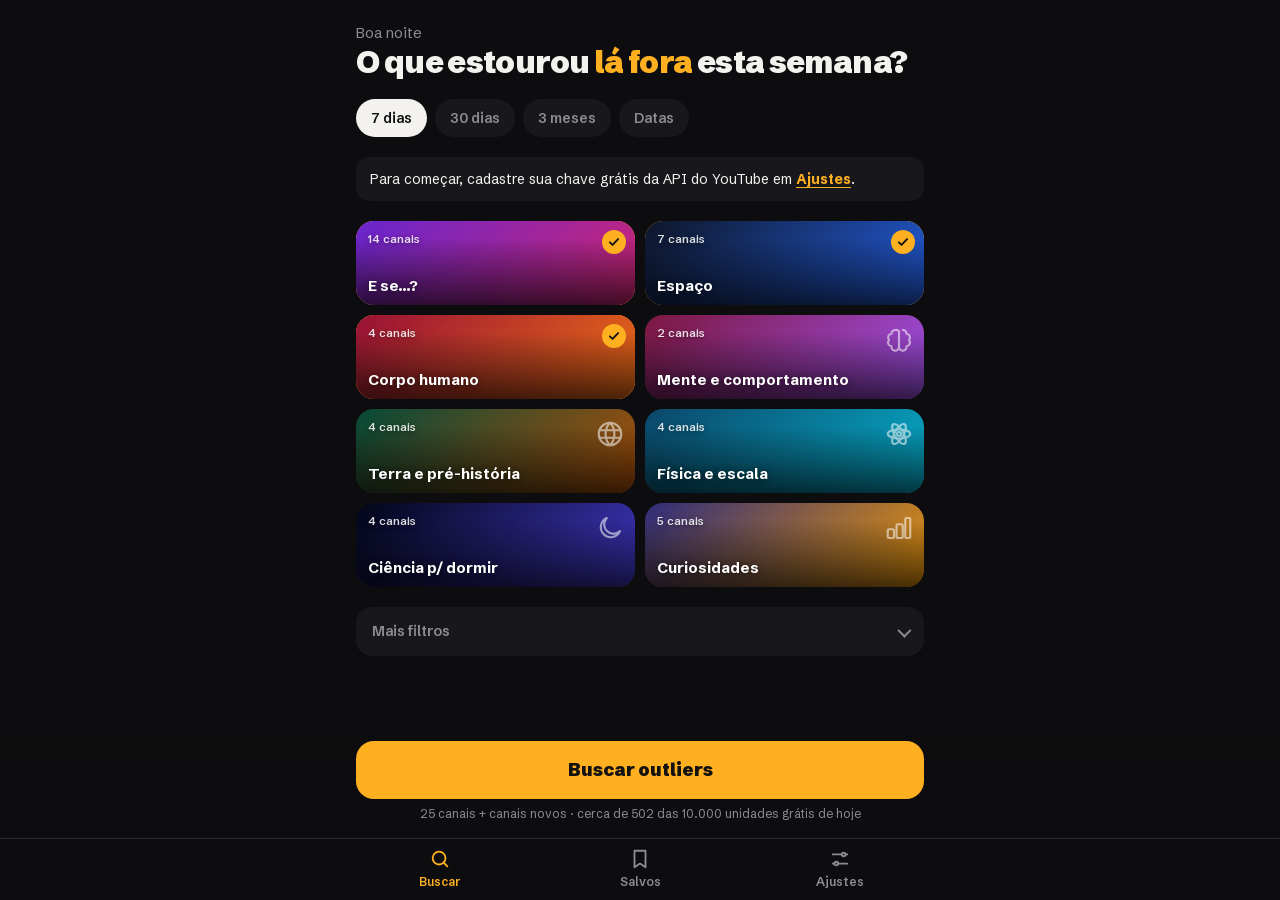
==== assets/index.html @ 382434e0 "Versão 1.9: títulos traduzidos pelo Google Tradutor O dicionário palavra por palavra deixava os títu" ====
<!doctype html>
<html lang="pt-BR">
<head>
<meta charset="utf-8">
<meta name="viewport" content="width=device-width,initial-scale=1,viewport-fit=cover">
<title>Radar de Outliers</title>
<link rel="stylesheet" href="fonts.css">
<style>
/* Sala de cinema: fundo escuro, thumbnails em destaque, um acento âmbar.
   Busca com blocos de tema; resultados em cartas (um vídeo por vez) ou em lista. Navegação embaixo. */
:root{
  --bg:#0D0D0F; --card:#18181C; --raised:#222228; --line:#2A2A31;
  --ink:#F4F2EE; --muted:#8E8C93; --amber:#FFB020; --amber-text:#FFB020; --on-amber:#141210;
  --ok:#5BD9A0; --ok-bg:#163527; --warn:#FFC857; --warn-bg:#3A2D12; --bad:#FF7A7A; --bad-bg:#3D1C1E;
  --scrim:rgba(0,0,0,.6); --shadow:0 18px 40px rgba(0,0,0,.45);
  --font:"Schibsted Grotesk","Roboto",system-ui,sans-serif;
  --mono:ui-monospace,"Roboto Mono",monospace;
  color-scheme:dark;
}
:root[data-theme="light"]{
  --bg:#F4F3F0; --card:#FFFFFF; --raised:#ECEAE6; --line:#E1DED8;
  --ink:#151417; --muted:#6C6A70; --amber:#FFB020; --amber-text:#A86400; --on-amber:#141210;
  --ok:#0F7A50; --ok-bg:#DDF3E8; --warn:#8E5B00; --warn-bg:#FCEFD2; --bad:#C2303A; --bad-bg:#FBE1E2;
  --scrim:rgba(20,20,23,.45); --shadow:0 18px 40px rgba(20,20,23,.16);
  color-scheme:light;
}
*{box-sizing:border-box;-webkit-tap-highlight-color:transparent}
[hidden]{display:none!important}
html,body{margin:0}
body{background:var(--bg);color:var(--ink);font-family:var(--font);font-size:15px;line-height:1.45;overscroll-behavior-y:none}
button,input,select{font:inherit;color:inherit}
button{cursor:pointer;background:none;border:0;padding:0}
:focus-visible{outline:2px solid var(--amber);outline-offset:2px}
svg.i{width:22px;height:22px;fill:none;stroke:currentColor;stroke-width:2;stroke-linecap:round;stroke-linejoin:round;flex:none}

main{max-width:600px;margin:0 auto;padding:22px 16px 150px}
.view{display:flex;flex-direction:column;gap:20px}

/* ---------- busca ---------- */
.hello{font-size:15px;color:var(--muted)}
.headline{margin:2px 0 0;font-size:31px;font-weight:900;line-height:1.06;letter-spacing:-.02em;text-wrap:balance}
.headline em{font-style:normal;color:var(--amber-text)}
.tiles{display:grid;grid-template-columns:repeat(2,minmax(0,1fr));gap:10px}
.tile{position:relative;height:84px;border-radius:18px;overflow:hidden;display:flex;align-items:flex-end;padding:11px 12px;text-align:left;color:#fff;isolation:isolate}
.tile .bg{position:absolute;inset:0;z-index:-2}
.tile img{position:absolute;inset:0;width:100%;height:100%;object-fit:cover;z-index:-2}
.tile::before{content:"";position:absolute;inset:0;z-index:-1;background:linear-gradient(180deg,rgba(0,0,0,.05) 20%,rgba(0,0,0,.7) 100%)}
.tile .ico{position:absolute;right:10px;top:10px;opacity:.55}
.tile .ico svg{width:30px;height:30px;stroke-width:1.7}
.tile b{font-weight:700;font-size:15px;line-height:1.15;text-shadow:0 1px 6px rgba(0,0,0,.5)}
.tile[aria-pressed="true"]{box-shadow:inset 0 0 0 2.5px var(--amber)}
.tile .chk{position:absolute;top:9px;right:9px;width:24px;height:24px;border-radius:50%;background:var(--amber);color:var(--on-amber);display:none;place-items:center}
.tile .chk svg{width:14px;height:14px;stroke-width:3.2}
.tile[aria-pressed="true"] .chk{display:grid}
.tile[aria-pressed="true"] .ico{display:none}

.chips{display:flex;gap:8px;overflow-x:auto;scrollbar-width:none}
.chips::-webkit-scrollbar{display:none}
.chip{flex:none;padding:9px 15px;border-radius:999px;background:var(--card);color:var(--muted);font-weight:600;font-size:14px}
.chip[aria-pressed="true"]{background:var(--ink);color:var(--bg)}
.dates{display:grid;grid-template-columns:1fr 1fr;gap:10px}
.field{display:flex;flex-direction:column;gap:5px;min-width:0}
.field label{font-size:13px;color:var(--muted)}
input,select{background:var(--card);border:1.5px solid var(--line);border-radius:12px;padding:10px 12px;width:100%;min-width:0;outline:none;font-size:15px}
input:focus,select:focus{border-color:var(--amber)}
details.more{background:var(--card);border-radius:16px}
details.more summary{list-style:none;padding:14px 16px;display:flex;justify-content:space-between;align-items:center;font-weight:600;font-size:14.5px;cursor:pointer;color:var(--muted)}
details.more summary::-webkit-details-marker{display:none}
details.more summary::after{content:"";width:8px;height:8px;border-right:2px solid var(--muted);border-bottom:2px solid var(--muted);transform:rotate(45deg) translateY(-2px);transition:transform .15s}
details.more[open] summary::after{transform:rotate(-135deg) translateY(-2px)}
.more-in{padding:0 16px 16px;display:grid;grid-template-columns:1fr 1fr;gap:12px}
.more-in .full{grid-column:1/-1}
.more-in input,.more-in select{background:var(--raised);border-color:transparent}

.cta{position:fixed;left:0;right:0;bottom:66px;z-index:8;padding:12px 16px 12px;background:linear-gradient(180deg,transparent,var(--bg) 35%)}
.cta-in{max-width:568px;margin:0 auto;display:flex;flex-direction:column;gap:6px}
.go{background:var(--amber);color:var(--on-amber);border-radius:18px;padding:16px;font-weight:900;font-size:18px;width:100%}
.go:disabled{opacity:.45}
.cost{font-size:12px;color:var(--muted);text-align:center}
.note{font-size:14px;padding:12px 14px;border-radius:14px;background:var(--card)}
.note.err{background:var(--bad-bg);color:var(--bad)}
.note .lnk{color:var(--amber-text);font-weight:700;text-decoration:underline;text-underline-offset:3px}

/* ---------- resultados ---------- */
.rbar{display:flex;align-items:center;gap:10px}
.back{width:40px;height:40px;border-radius:12px;background:var(--card);display:grid;place-items:center;flex:none}
.rbar h2{margin:0;font-size:22px;font-weight:900;flex:1;line-height:1.1}
.rbar h2 small{display:block;font-size:12.5px;font-weight:500;color:var(--muted);margin-top:2px}
.mode{display:flex;background:var(--card);border-radius:12px;padding:3px}
.mode button{width:38px;height:34px;border-radius:9px;display:grid;place-items:center;color:var(--muted)}
.mode button[aria-pressed="true"]{background:var(--raised);color:var(--ink)}
.mode svg.i{width:19px;height:19px}

/* cartas */
.deckwrap{display:flex;flex-direction:column;gap:12px}
.deckmeta{display:flex;justify-content:space-between;font-size:13px;color:var(--muted);font-weight:600}
.progress{height:3px;background:var(--card);border-radius:3px;overflow:hidden}
.progress i{display:block;height:100%;background:var(--amber);width:0;transition:width .2s}
.stack{position:relative}
.stack .ghost{position:absolute;left:14px;right:14px;top:10px;bottom:-10px;background:var(--card);opacity:.5;border-radius:24px;z-index:0}
.vcard{position:relative;z-index:1;background:var(--card);border-radius:24px;overflow:hidden;box-shadow:var(--shadow);touch-action:pan-y;will-change:transform}
.vcard.anim{transition:transform .25s ease,opacity .25s ease}
.stamp{position:absolute;top:18px;z-index:3;padding:4px 12px;border-radius:10px;font-weight:900;font-size:18px;border:3px solid;opacity:0;transform:rotate(-8deg)}
.stamp.save{left:16px;color:var(--amber);border-color:var(--amber)}
.stamp.skip{right:16px;color:#fff;border-color:#fff;transform:rotate(8deg)}
.media{position:relative;display:block;aspect-ratio:16/9;background:var(--raised)}
.media img{width:100%;height:100%;object-fit:cover;display:block}
.media .shade{position:absolute;inset:0;background:linear-gradient(180deg,rgba(0,0,0,0) 55%,rgba(0,0,0,.55) 100%)}
.x{position:absolute;left:12px;top:12px;background:var(--amber);color:var(--on-amber);font-weight:900;font-size:22px;border-radius:12px;padding:3px 11px;line-height:1.2;font-variant-numeric:tabular-nums}
.x.na{font-size:13px;padding:5px 9px;background:rgba(0,0,0,.65);color:#fff}
.dur{position:absolute;right:10px;bottom:10px;background:rgba(0,0,0,.8);color:#fff;font-size:12px;font-weight:600;border-radius:6px;padding:1px 6px}
.play{position:absolute;right:10px;top:10px;width:36px;height:36px;border-radius:50%;background:rgba(0,0,0,.55);display:grid;place-items:center;color:#fff}
.play svg.i{width:16px;height:16px}
.cbody{padding:14px 16px 16px;display:flex;flex-direction:column;gap:10px}
.ttl{margin:0;font-weight:800;font-size:18px;line-height:1.25;overflow-wrap:anywhere}
.pt{margin:-6px 0 0;font-size:14px;color:var(--muted);line-height:1.35;overflow-wrap:anywhere}
.stats{display:grid;grid-template-columns:repeat(3,1fr);gap:8px}
.stats div{background:var(--raised);border-radius:12px;padding:9px 10px}
.stats b{display:block;font-size:15.5px;font-weight:800;font-variant-numeric:tabular-nums}
.stats span{font-size:11.5px;color:var(--muted)}
.chan{font-size:13px;color:var(--muted)}
.chan b{color:var(--ink);font-weight:700}
.brbtn{background:var(--raised);border-radius:14px;padding:12px 14px;font-weight:700;font-size:14.5px;display:flex;justify-content:space-between;align-items:center;width:100%;text-align:left}
.brbtn span{font-weight:500;font-size:12.5px;color:var(--muted)}
.brbox{border-radius:14px;padding:12px 14px;display:flex;flex-direction:column;gap:10px}
.brbox.livre{background:var(--ok-bg)} .brbox.fraca{background:var(--warn-bg)} .brbox.feito{background:var(--bad-bg)}
.brbox .v{font-weight:800;font-size:15px}
.brbox.livre .v{color:var(--ok)} .brbox.fraca .v{color:var(--warn)} .brbox.feito .v{color:var(--bad)}
.brbox .why{font-size:13px;margin:-6px 0 0;opacity:.85}
.ptres{list-style:none;margin:0;padding:0;display:flex;flex-direction:column;gap:9px}
.ptres li{display:flex;gap:10px;align-items:flex-start}
.ptres img{width:84px;flex:none;aspect-ratio:16/9;object-fit:cover;border-radius:8px;background:var(--raised)}
.ptres .t{min-width:0;display:flex;flex-direction:column;gap:1px;font-size:13px}
.ptres a{color:inherit;font-weight:700;text-decoration:none;overflow-wrap:anywhere}
.ptres .m{font-size:11.5px;opacity:.75}
.ptres .same{font-size:10.5px;font-weight:800;letter-spacing:.04em;text-transform:uppercase;color:var(--bad)}
.adjust summary{font-size:12.5px;opacity:.8;cursor:pointer}
.qrow{display:flex;gap:8px;margin-top:8px}
.qrow input{flex:1;padding:8px 10px;font-size:14px;background:var(--card)}
.qrow button{flex:none;background:var(--ink);color:var(--bg);border-radius:10px;padding:0 14px;font-weight:700;font-size:14px}
.acts{display:flex;justify-content:center;align-items:center;gap:22px;padding:8px 0 4px}
.acts button{width:60px;height:60px;border-radius:50%;background:var(--card);display:grid;place-items:center;color:var(--muted);box-shadow:var(--shadow)}
.acts button.save{width:72px;height:72px;background:var(--amber);color:var(--on-amber)}
.acts button.save svg.i{width:28px;height:28px}
.acts button.save[aria-pressed="true"] svg.i{fill:currentColor}
.acts small{display:block}
.done{text-align:center;padding:40px 10px;display:flex;flex-direction:column;align-items:center;gap:10px}
.done strong{font-size:22px;font-weight:900}
.done p{margin:0;color:var(--muted)}
.done .row{display:flex;gap:10px;margin-top:8px}
.btn2{background:var(--card);border-radius:14px;padding:12px 16px;font-weight:700}
.btn2.amber{background:var(--amber);color:var(--on-amber)}

/* lista */
.hero{position:relative;border-radius:22px;overflow:hidden;display:block;width:100%;text-align:left;color:#fff;aspect-ratio:4/3.3;background:var(--raised)}
.hero img{position:absolute;inset:0;width:100%;height:100%;object-fit:cover}
.hero .g{position:absolute;inset:0;background:linear-gradient(180deg,rgba(0,0,0,0) 30%,rgba(0,0,0,.92) 100%)}
.hero .txt{position:absolute;left:16px;right:16px;bottom:14px;display:flex;flex-direction:column;gap:4px}
.hero .t1{font-weight:800;font-size:19px;line-height:1.2}
.hero .t2{font-size:13.5px;color:#D2CFD6}
.tags{display:flex;flex-wrap:wrap;gap:6px;margin-top:6px}
.tag{background:rgba(255,255,255,.16);padding:4px 9px;border-radius:99px;font-size:12px;font-weight:600;color:#fff}
.tag.livre{background:#1C5B3F;color:#A8F3CF} .tag.fraca{background:#5A4410;color:#FFE19A} .tag.feito{background:#5E2124;color:#FFC2C2}
.rows{list-style:none;margin:0;padding:0;display:flex;flex-direction:column;gap:10px}
.mini{display:grid;grid-template-columns:118px 1fr;gap:12px;background:var(--card);border-radius:18px;padding:10px;width:100%;text-align:left;align-items:start}
.mini .th{position:relative;border-radius:12px;overflow:hidden;aspect-ratio:16/9;background:var(--raised)}
.mini .th img{width:100%;height:100%;object-fit:cover;display:block}
.mini .xx{color:var(--amber-text);font-weight:900;font-size:15px}
.mini .tt{font-weight:700;font-size:14px;line-height:1.25;overflow-wrap:anywhere;display:-webkit-box;-webkit-line-clamp:2;-webkit-box-orient:vertical;overflow:hidden}
.mini .mm{font-size:12px;color:var(--muted);margin-top:3px}
.dot{display:inline-block;width:7px;height:7px;border-radius:50%;margin-right:5px;vertical-align:1px}
.dot.livre{background:var(--ok)} .dot.fraca{background:var(--warn)} .dot.feito{background:var(--bad)}
.listh{display:flex;justify-content:space-between;align-items:center;gap:10px}
.listh select{width:auto;padding:7px 30px 7px 10px;font-size:13.5px;border-radius:10px;background:var(--card);border-color:transparent}

/* ficha (lista e salvos) */
.sheet{position:fixed;inset:0;z-index:30;display:flex;flex-direction:column;justify-content:flex-end}
.sheet .scrim{position:absolute;inset:0;background:var(--scrim)}
.sheet .panel{position:relative;max-width:600px;width:100%;margin:0 auto;max-height:92%;overflow:auto;background:var(--card);border-radius:24px 24px 0 0;padding-bottom:18px;animation:up .22s ease}
@keyframes up{from{transform:translateY(40px);opacity:.4}}
.sheet .grab{position:sticky;top:0;display:flex;justify-content:center;padding:8px 0 0;z-index:2}
.sheet .grab i{width:42px;height:5px;border-radius:5px;background:var(--line)}
.sheet .close{position:absolute;right:12px;top:12px;z-index:3;width:36px;height:36px;border-radius:50%;background:rgba(0,0,0,.55);color:#fff;display:grid;place-items:center}
.sheet .play{display:none}
.sheet .row{display:flex;gap:10px;padding:0 16px}
.sheet .row .btn2{flex:1;display:flex;justify-content:center;gap:8px;align-items:center;background:var(--raised)}
.sheet .row .btn2.amber{background:var(--amber)}

/* estados */
.empty{text-align:center;padding:36px 12px;color:var(--muted);display:flex;flex-direction:column;align-items:center;gap:8px}
.empty strong{color:var(--ink);font-size:17px}
.empty p{margin:0;font-size:14px;max-width:34ch}
.scan{display:flex;flex-direction:column;align-items:center;gap:12px;padding:70px 0;color:var(--muted);font-size:14px;text-align:center}
.scan svg .sweep{transform-origin:45px 45px;animation:spin 1.3s linear infinite}
@keyframes spin{to{transform:rotate(360deg)}}
@media (prefers-reduced-motion: reduce){.scan svg .sweep{animation:none}.vcard.anim{transition:none}.sheet .panel{animation:none}}

/* ajustes */
.sec{display:flex;flex-direction:column;gap:10px}
.sec h3{margin:0;font-size:13px;font-weight:700;color:var(--muted);text-transform:uppercase;letter-spacing:.07em}
.box{background:var(--card);border-radius:18px;padding:14px;display:flex;flex-direction:column;gap:12px}
.row2{display:flex;gap:10px;align-items:center}
.row2 input{flex:1;background:var(--raised);border-color:transparent}
.btn{background:var(--amber);color:var(--on-amber);border-radius:12px;padding:10px 14px;font-weight:800;font-size:14px;flex:none}
.hint{font-size:13px;color:var(--muted);margin:0}
.ok{color:var(--ok);font-weight:700}
.seg{display:flex;background:var(--card);border-radius:14px;padding:4px;gap:2px}
.seg button{flex:1;padding:10px 4px;border-radius:10px;font-size:14px;font-weight:600;color:var(--muted)}
.seg button[aria-pressed="true"]{background:var(--raised);color:var(--ink)}
.meter{height:8px;border-radius:99px;background:var(--raised);overflow:hidden}
.meter i{display:block;height:100%;width:0;background:var(--amber);border-radius:99px}
.meter-l{display:flex;justify-content:space-between;font-size:13px;color:var(--muted)}
.meter-l b{color:var(--ink);font-weight:700;font-variant-numeric:tabular-nums}
details.guide summary{font-weight:700;font-size:14.5px;cursor:pointer}
ol.steps{margin:10px 0 0;padding-left:20px;display:flex;flex-direction:column;gap:8px;font-size:14px}
code{font-family:var(--mono);font-size:12.5px;background:var(--raised);padding:1px 5px;border-radius:5px;overflow-wrap:anywhere}

.chanlist{display:flex;flex-direction:column;gap:14px}
.newtag{display:inline-block;margin-left:6px;font-size:10.5px;font-weight:800;letter-spacing:.04em;text-transform:uppercase;background:var(--amber);color:var(--on-amber);border-radius:6px;padding:1px 6px;vertical-align:1px}
.chancat{display:flex;flex-direction:column;gap:6px}
.chancat h4{margin:0;font-size:12.5px;font-weight:700;color:var(--muted);text-transform:uppercase;letter-spacing:.06em}
.chanrow{display:flex;align-items:center;gap:10px;background:var(--raised);border-radius:12px;padding:8px 8px 8px 12px;font-size:14px}
.chanrow span{flex:1;min-width:0;overflow:hidden;text-overflow:ellipsis;white-space:nowrap}
.chanrow span.bad{color:var(--bad)}
.chanrow button{width:30px;height:30px;border-radius:8px;display:grid;place-items:center;color:var(--muted);flex:none}
.chanrow button svg.i{width:16px;height:16px}
.tile small{position:absolute;left:12px;top:10px;font-size:11.5px;font-weight:600;opacity:.85;text-shadow:0 1px 4px rgba(0,0,0,.5)}

/* navegação */
.nav{position:fixed;left:0;right:0;bottom:0;z-index:10;background:var(--bg);border-top:1px solid var(--line)}
.nav-in{max-width:600px;margin:0 auto;display:flex}
.nav button{flex:1;display:flex;flex-direction:column;align-items:center;gap:3px;padding:9px 0 10px;font-size:12px;font-weight:600;color:var(--muted)}
.nav button[aria-selected="true"]{color:var(--amber-text)}
</style>
</head>
<body>
<main>
  <!-- BUSCAR -->
  <section class="view" id="v-buscar">
    <div id="form" class="view">
      <div>
        <div class="hello" id="hello">Olá</div>
        <h1 class="headline" id="headline">O que estourou <em>lá fora</em> esta semana?</h1>
      </div>
      <div class="chips" id="period" role="group" aria-label="Período">
        <button class="chip" type="button" data-days="7">7 dias</button>
        <button class="chip" type="button" data-days="30">30 dias</button>
        <button class="chip" type="button" data-days="90">3 meses</button>
        <button class="chip" type="button" data-days="custom">Datas</button>
      </div>
      <div class="dates" id="dates" hidden>
        <div class="field"><label for="from">De</label><input type="date" id="from"></div>
        <div class="field"><label for="to">Até</label><input type="date" id="to"></div>
      </div>
      <div class="note" id="needKey" hidden>Para começar, cadastre sua chave grátis da API do YouTube em <button class="lnk" type="button" id="toSettings">Ajustes</button>.</div>
      <button class="note" type="button" id="lastBtn" hidden style="text-align:left;width:100%"></button>
      <div class="tiles" id="tiles"></div>
      <details class="more" id="more">
        <summary>Mais filtros</summary>
        <div class="more-in">
          <div class="field"><label for="format">Formato</label><select id="format"><option value="long">Vídeo longo</option><option value="short">Shorts</option></select></div>
          <div class="field"><label for="minb">Breakout mínimo</label><select id="minb"><option value="0">Qualquer</option><option value="2">2×</option><option value="5">5×</option><option value="10">10×</option></select></div>
          <div class="field"><label for="minv">Views mínimas</label><select id="minv"><option value="1000">1 mil</option><option value="5000">5 mil</option><option value="20000">20 mil</option><option value="100000">100 mil</option></select></div>
          <div class="field full"><label for="discover">Canais novos do tema</label><select id="discover"><option value="on">Procurar também canais novos</option><option value="off">Só os canais que acompanho</option></select></div>
        </div>
      </details>
      <div class="note" id="status" hidden></div>
      <div class="cta" id="cta"><div class="cta-in"><button class="go" id="go" type="button">Buscar outliers</button><div class="cost" id="cost"></div></div></div>
    </div>
    <div id="results" class="view" hidden></div>
  </section>

  <section class="view" id="v-salvos" hidden></section>

  <!-- AJUSTES -->
  <section class="view" id="v-ajustes" hidden>
    <h1 class="headline" style="font-size:28px">Ajustes</h1>
    <div class="sec">
      <h3>Chave da API do YouTube</h3>
      <div class="box">
        <div class="row2"><input id="apikey" type="text" autocomplete="off" autocapitalize="off" spellcheck="false" placeholder="Cole aqui (começa com AIza)"><button class="btn" id="saveKey" type="button">Salvar</button></div>
        <p class="hint" id="keyStatus">Fica guardada só neste celular.</p>
        <details class="guide">
          <summary>Como criar a chave grátis</summary>
          <ol class="steps">
            <li>Abra <code>console.cloud.google.com</code> e entre com sua conta Google.</li>
            <li>Crie um projeto novo (qualquer nome).</li>
            <li>Em <b>APIs e serviços → Biblioteca</b>, ative a <b>YouTube Data API v3</b>.</li>
            <li>Em <b>Credenciais</b>, toque em <b>Criar credenciais → Chave de API</b>.</li>
            <li>Opcional: restrinja a chave a <b>Apps Android</b>, pacote <code>com.radaroutliers.app</code>, SHA-1 <code>__SHA1__</code>.</li>
            <li>Cole a chave aqui e toque em <b>Salvar</b>.</li>
          </ol>
        </details>
      </div>
    </div>
    <div class="sec">
      <h3>Canais acompanhados</h3>
      <div class="box">
        <p class="hint">O app olha os vídeos recentes destes canais e mostra os que renderam acima da média de cada um. Adicione canais gringos do seu nicho para achar mais ideias.</p>
        <div class="row2"><input id="newChan" type="text" autocomplete="off" autocapitalize="off" spellcheck="false" placeholder="@canal ou link do canal"></div>
        <div class="row2"><select id="newCat" style="flex:1"></select><button class="btn" id="addChan" type="button">Adicionar</button></div>
        <p class="hint" id="chanStatus"></p>
        <div id="chanList" class="chanlist"></div>
      </div>
    </div>
    <div class="sec">
      <h3>Aparência</h3>
      <div class="seg" id="themeSeg" role="group" aria-label="Tema">
        <button type="button" data-theme="auto">Automático</button>
        <button type="button" data-theme="dark">Escuro</button>
        <button type="button" data-theme="light">Claro</button>
      </div>
    </div>
    <div class="sec">
      <h3>Cota grátis de hoje</h3>
      <div class="box">
        <div class="meter-l"><span>Usado</span><b id="quota">0 de 10.000</b></div>
        <div class="meter"><i id="meter"></i></div>
        <p class="hint">Uma busca gasta cerca de 2 unidades por canal acompanhado. Cada checagem no Brasil gasta cerca de 100. Zera às 4h ou 5h da manhã (horário de Brasília).</p>
      </div>
    </div>
  </section>
</main>

<nav class="nav" role="tablist"><div class="nav-in">
  <button role="tab" data-view="buscar" aria-selected="true"><svg class="i" viewBox="0 0 24 24"><circle cx="11" cy="11" r="7"/><path d="M20 20l-4-4"/></svg>Buscar</button>
  <button role="tab" data-view="salvos" aria-selected="false"><svg class="i" viewBox="0 0 24 24"><path d="M6 3h12v18l-6-4-6 4z"/></svg><span>Salvos<span id="savedCount"></span></span></button>
  <button role="tab" data-view="ajustes" aria-selected="false"><svg class="i" viewBox="0 0 24 24"><path d="M4 7h10M18 7h2M4 17h2M10 17h10"/><circle cx="16" cy="7" r="2"/><circle cx="8" cy="17" r="2"/></svg>Ajustes</button>
</div></nav>

<div class="sheet" id="sheet" hidden><div class="scrim" id="scrim"></div><div class="panel" id="panel"></div></div>

<script>
(() => {
  "use strict";
  const $ = (id) => document.getElementById(id);
  const DAY = 86400000;

  // Categorias da tela de busca. Cada uma agrupa canais acompanhados.
  const TOPICS = [
    { id:"whatif", name:"E se…?", c:["#6D28D9","#DB2777"], icon:'<path d="M9 9a3 3 0 1 1 4.5 2.6c-.9.5-1.5 1.2-1.5 2.4"/><circle cx="12" cy="18" r=".6"/>' },
    { id:"space", name:"Espaço", c:["#0F172A","#2563EB"], icon:'<circle cx="12" cy="12" r="4"/><path d="M3 15c3-1 15-7 18-9"/>' },
    { id:"body", name:"Corpo humano", c:["#9F1239","#F97316"], icon:'<path d="M12 21s-7-4.5-7-10a4 4 0 0 1 7-2.6A4 4 0 0 1 19 11c0 5.5-7 10-7 10z"/>' },
    { id:"mind", name:"Mente e comportamento", c:["#831843","#A855F7"], icon:'<path d="M9 4a3 3 0 0 0-3 3 3 3 0 0 0-2 5 3 3 0 0 0 2 5 3 3 0 0 0 6 1V5a3 3 0 0 0-3-1zM15 4a3 3 0 0 1 3 3 3 3 0 0 1 2 5 3 3 0 0 1-2 5 3 3 0 0 1-6 1"/>' },
    { id:"earth", name:"Terra e pré-história", c:["#064E3B","#B45309"], icon:'<circle cx="12" cy="12" r="9"/><path d="M3.5 9h17M3.5 15h17M12 3c2.5 2.5 3.5 5.5 3.5 9s-1 6.5-3.5 9c-2.5-2.5-3.5-5.5-3.5-9S9.5 5.5 12 3z"/>' },
    { id:"physics", name:"Física e escala", c:["#0C4A6E","#06B6D4"], icon:'<circle cx="12" cy="12" r="1.6"/><ellipse cx="12" cy="12" rx="9" ry="3.6"/><ellipse cx="12" cy="12" rx="9" ry="3.6" transform="rotate(60 12 12)"/><ellipse cx="12" cy="12" rx="9" ry="3.6" transform="rotate(120 12 12)"/>' },
    { id:"sleep", name:"Ciência p/ dormir", c:["#020617","#4338CA"], icon:'<path d="M20 14.5A8 8 0 1 1 9.5 4a6.5 6.5 0 0 0 10.5 10.5z"/>' },
    { id:"general", name:"Curiosidades", c:["#312E81","#F59E0B"], icon:'<rect x="3" y="13" width="5" height="7" rx="1"/><rect x="10" y="9" width="5" height="11" rx="1"/><rect x="17" y="4" width="4" height="16" rx="1"/>' }
  ];
  // Termos usados só para DESCOBRIR canais novos do tema (os vídeos são avaliados pela média do próprio canal).
  const DISCOVER = { whatif:"what if", space:"space universe explained", body:"human body explained", mind:"psychology explained",
    earth:"prehistoric earth history", physics:"physics explained", sleep:"science for sleep", general:"explained animation" };
  // Canais iniciais: os que apareceram como outliers no vidIQ + alguns grandes do nicho.
  const DEFAULT_CHANNELS = [
    ["UCrGDUlj_hjaNz97jdXCOReA","All Answers",["whatif"]], ["UCgYSQsRS3Mz6q0FDDuuILiw","Blotwise",["whatif"]], ["UCkhJeR5N7UpVwklhiBAISMQ","Brain Cipher",["whatif"]],
    ["UCv4DniMRgnBTmfFaxeMTTLA","IFOLOGY",["whatif"]], ["UCgctuDz_Dy7D0K8K6NsoGyw","Sappy Man",["whatif"]], ["UCWnLnTa5YDjLNejjQhZ_jEg","What If Data",["whatif"]],
    ["UCS1wU6D2QcveLA9XFOfevfA","Timebound",["whatif"]], ["UC4_ZBxBKeI7EvERl1xOY1jQ","What if U click",["whatif"]], ["UCAKHpKPS8gcxnRu_sR7Rl7g","What If Hero",["whatif"]],
    ["UCGDYkZRg0XKIc3Oa2v-XgNA","Price of If",["whatif"]], ["UCdvbGznFEcB7E3IS7Wo-F7A","IfYou Films",["whatif"]], ["UCz_3Uq3f8baj8izgFOCOS7A","The Spiral Card",["whatif"]],
    ["UCIHVYxXnwAzTvNU0PE_ZLsg","Jeremy Bearimy",["whatif"]], ["UCK2QY_U30DW-EuGY8Hc8QpA","Hypo Motion",["whatif"]],
    ["UC1pACXxUjIWNDuU-kY1OX0Q","Kosmo",["space"]], ["UC9pYOJPB5UYlMlGKKZWo-Bw","Astro Horizons",["space"]], ["UCInaHwlxUu3CJnUJOO3DJXA","ballSpace",["space"]],
    ["UC-N09sTOCLozxjvKskUUjhw","The Cosmic Silence",["space"]], ["UCoqxbwMGAdDQPWINzYL0jgA","Space After Midnight",["space"]], ["UC2U_ApECr-ifnTu9GIHcAEg","Space Meltdown",["space","physics"]],
    ["UCsXVk37bltHxD1rDPwtNM8Q","Kurzgesagt",["space","general"]],
    ["UCzVbZO0Vxy7a6RHpG691A_A","Anatomica",["body"]], ["UC_2XL2lThI85UYxtLSwk18w","The Brain Maze",["body"]], ["UCOqOSMaWVq5uRdSSDbph7gQ","Life_Facts",["body"]],
    ["UCbvt0nrs8EX-zYD4doHuhxA","Mortality Lab",["body"]],
    ["UC-XT0D528Et-Poni4ENJ4Uw","JoeDot",["mind"]], ["UCQmu5-9-ovBiFrgMTojikFw","Cosmo Explains Psychology",["mind"]],
    ["UCmv2Mg0r8CfCuVM-G76-yiw","Professor Doodle",["earth"]], ["UCskKty8VpO8S7eLX0xU_u3A","Depth Theory",["earth"]], ["UCRDZ_t_-uHLsz_Otq6iOgyg","Michael Button",["earth"]],
    ["UCeiYXex_fwgYDonaTcSIk6w","MinuteEarth",["earth"]],
    ["UCXgxODuunoOyGh6sg2rkVsw","Visible Reason",["physics"]], ["UCdrIhdvoEZAPxBa6WMYb3WA","Nom - Lumi",["physics"]], ["UCUHW94eEFW7hkUMVaZz4eDg","MinutePhysics",["physics"]],
    ["UCT_gj1PLZNis4dSh2RZFZVg","Dozeology",["sleep"]], ["UCE4CwHCOVG7mCdbmp8hjXgw","Science Before Sleep",["sleep"]], ["UCRsDdBx9JqgNVVqH0GBVzeA","Science Into Sleep",["sleep"]],
    ["UC1V1vTmZIX_dVWonhi7GCAg","Sleepy Science Mysteries",["sleep"]],
    ["UCsooa4yRKGN_zEE8iknghZA","TED-Ed",["general"]], ["UCfdNM3NAhaBOXCafH7krzrA","The Infographics Show",["general"]], ["UC176GAQozKKjhz62H8u9vQQ","Real Science",["general"]],
    ["UCwyVRKfytvjSF6q5s7noKZQ","Mr. DeMaio",["general"]]
  ];
  const IC = {
    check:'<path d="M5 12.5l4.5 4.5L19 7"/>', x:'<path d="M6 6l12 12M18 6L6 18"/>', save:'<path d="M6 3h12v18l-6-4-6 4z"/>',
    share:'<path d="M4 12v7a1 1 0 0 0 1 1h14a1 1 0 0 0 1-1v-7M16 6l-4-4-4 4M12 2v13"/>', open:'<path d="M14 4h6v6M20 4l-9 9M18 14v5a1 1 0 0 1-1 1H5a1 1 0 0 1-1-1V7a1 1 0 0 1 1-1h5"/>',
    play:'<path d="M7 4l13 8-13 8z" fill="currentColor"/>', back:'<path d="M15 5l-7 7 7 7"/>', cards:'<rect x="5" y="3" width="14" height="18" rx="3"/>', list:'<path d="M4 6h16M4 12h16M4 18h16"/>', undo:'<path d="M9 14L4 9l5-5"/><path d="M4 9h10a6 6 0 0 1 0 12h-3"/>'
  };
  const icon = (k, cls) => { const s = document.createElementNS("http://www.w3.org/2000/svg","svg"); s.setAttribute("viewBox","0 0 24 24"); s.setAttribute("class","i" + (cls ? " " + cls : "")); s.setAttribute("aria-hidden","true"); s.innerHTML = IC[k] || k; return s; };

  // ---------- armazenamento ----------
  const store = {
    get(k, d){ try { const v = localStorage.getItem(k); return v === null ? d : JSON.parse(v); } catch { return d; } },
    set(k, v){ try { localStorage.setItem(k, JSON.stringify(v)); } catch {} }
  };

  // ---------- ponte nativa ----------
  const pending = new Map(); let seq = 0;
  window.__resp = (id, status, body) => { const p = pending.get(id); if (p){ pending.delete(id); p({ status, body }); } };
  function httpGet(url){
    if (window.Native && window.Native.get) return new Promise((resolve) => { const id = ++seq; pending.set(id, resolve); window.Native.get(id, url); });
    return fetch(url).then(async r => ({ status: r.status, body: await r.text() })).catch(e => ({ status: 0, body: String(e) }));
  }
  const openExternal = (url) => { if (window.Native && window.Native.open) window.Native.open(url); else window.open(url, "_blank"); };
  const share = (text) => { if (window.Native && window.Native.share) window.Native.share(text); else if (navigator.share) navigator.share({ text }).catch(()=>{}); };
  const ytUrl = (id) => "https://www.youtube.com/watch?v=" + id;

  // ---------- cota ----------
  const pacificDay = () => { try { return new Date().toLocaleDateString("en-CA", { timeZone: "America/Los_Angeles" }); } catch { return new Date().toISOString().slice(0,10); } };
  function addUnits(n){ const k = "units." + pacificDay(); store.set(k, store.get(k, 0) + n); paintQuota(); }
  function paintQuota(){ const u = store.get("units." + pacificDay(), 0); $("quota").textContent = u.toLocaleString("pt-BR") + " de 10.000"; $("meter").style.width = Math.min(100, u/100) + "%"; }

  // ---------- API ----------
  class ApiError extends Error { constructor(reason, msg){ super(msg); this.reason = reason; } }
  async function yt(endpoint, params){
    const key = store.get("apikey", "");
    if (!key) throw new ApiError("nokey", "Sem chave");
    const r = await httpGet("https://www.googleapis.com/youtube/v3/" + endpoint + "?" + new URLSearchParams({ ...params, key }).toString());
    addUnits(endpoint === "search" ? 100 : 1);
    let j = null; try { j = JSON.parse(r.body); } catch {}
    if (r.status === 200 && j) return j;
    const reason = j?.error?.errors?.[0]?.reason || j?.error?.details?.[0]?.reason || (r.status === 0 ? "network" : "http" + r.status);
    throw new ApiError(reason, j?.error?.message || "");
  }
  function errText(e){
    const r = (e && e.reason) || "";
    if (r === "nokey") return "Cadastre sua chave da API em Ajustes.";
    if (/quotaExceeded|dailyLimitExceeded|rateLimitExceeded/i.test(r)) return "A cota grátis de hoje acabou. Ela volta às 4h ou 5h da manhã (horário de Brasília).";
    if (/keyInvalid|API_KEY_INVALID/i.test(r) || (/badRequest/i.test(r) && /key/i.test(e.message||""))) return "A chave da API é inválida. Confira em Ajustes se ela foi copiada inteira.";
    if (/accessNotConfigured|SERVICE_DISABLED/i.test(r)) return "A YouTube Data API v3 não está ativada no seu projeto do Google Cloud.";
    if (/BLOCKED|forbidden|ipRefererBlocked/i.test(r)) return "A chave está restrita e bloqueou este app. Confira as restrições no Google Cloud.";
    if (r === "network") return "Sem conexão com a internet.";
    return "O YouTube recusou o pedido (" + r + ").";
  }
  function showStatus(msg, isErr){ const s = $("status"); s.hidden = !msg; s.textContent = msg || ""; s.classList.toggle("err", !!isErr); }

  // ---------- utilidades ----------
  const iso = (d) => new Date(d.getTime() - d.getTimezoneOffset()*60000).toISOString().slice(0,10);
  const today = () => { const d = new Date(); d.setHours(0,0,0,0); return d; };
  function secs(s){ const m = String(s||"").match(/P(?:(\d+)D)?T?(?:(\d+)H)?(?:(\d+)M)?(?:(\d+)S)?/); return m ? (+m[1]||0)*86400 + (+m[2]||0)*3600 + (+m[3]||0)*60 + (+m[4]||0) : null; }
  function durText(s){ if (s == null) return ""; const h=Math.floor(s/3600), m=Math.floor(s%3600/60), x=Math.floor(s%60); return (h ? h+":"+String(m).padStart(2,"0") : m) + ":" + String(x).padStart(2,"0"); }
  const short = (n) => n == null ? "?" : n >= 1e6 ? (n/1e6).toFixed(n>=1e7?0:1).replace(".",",")+" mi" : n >= 1e3 ? (n/1e3).toFixed(n>=1e4?0:1).replace(".",",")+" mil" : String(Math.round(n));
  const fmtMult = (b) => (b >= 10 ? Math.round(b) : b.toFixed(1).replace(".",",")) + "×";
  function ago(d){ const h = (Date.now() - Date.parse(d)) / 3600000; if (h < 24) return "há " + Math.max(1, Math.round(h)) + " h"; const days = Math.round(h/24); if (days < 31) return "há " + days + (days>1?" dias":" dia"); const mo = Math.round(days/30); return "há " + mo + (mo>1?" meses":" mês"); }
  const chunk = (a, n) => { const o = []; for (let i=0;i<a.length;i+=n) o.push(a.slice(i,i+n)); return o; };
  const median = (a) => { if (!a.length) return null; const s = [...a].sort((x,y)=>x-y), m = s.length>>1; return s.length%2 ? s[m] : (s[m-1]+s[m])/2; };
  async function pool(items, n, fn){ let i = 0; const run = async () => { while (i < items.length){ const k = i++; await fn(items[k]); } }; await Promise.all(Array.from({length: Math.min(n, items.length)}, run)); }
  const decode = (s) => { const t = document.createElement("textarea"); t.innerHTML = s || ""; return t.value; };
  const fitsFormat = (sec, fmt) => sec == null ? true : fmt === "short" ? sec <= 180 : sec > 180;
  function el(tag, attrs, ...kids){
    const n = document.createElement(tag);
    for (const [k,v] of Object.entries(attrs||{})) { if (v == null || v === false) continue; if (k === "class") n.className = v; else if (k === "html") n.innerHTML = v; else if (k.startsWith("on")) n.addEventListener(k.slice(2), v); else n.setAttribute(k, v === true ? "" : v); }
    for (const k of kids.flat()) if (k != null && k !== false) n.append(k.nodeType ? k : document.createTextNode(String(k)));
    return n;
  }

  // ---------- canais ----------
  let channels = store.get("channels.v1", null);
  if (!Array.isArray(channels)) channels = DEFAULT_CHANNELS.map(([ref, name, cats]) => ({ ref, name, cats }));
  const saveChannels = () => store.set("channels.v1", channels);
  const chanName = (c) => store.get("chname." + c.ref, "") || c.name || c.ref;

  // ---------- busca: categorias, período, saudação ----------
  let picked = new Set(store.get("cats", ["whatif","space","body"]));
  function paintTiles(){
    const box = $("tiles"); box.innerHTML = "";
    for (const t of TOPICS){
      const n = channels.filter(c => c.cats.includes(t.id)).length;
      const thumb = store.get("tthumb." + t.id, "");
      box.append(el("button",{class:"tile",type:"button","aria-pressed":String(picked.has(t.id)),onclick:()=>{ picked.has(t.id) ? picked.delete(t.id) : picked.add(t.id); store.set("cats",[...picked]); paintTiles(); updateCost(); }},
        thumb ? el("img",{src:thumb,alt:"",loading:"lazy"}) : el("span",{class:"bg",style:`background:linear-gradient(135deg,${t.c[0]},${t.c[1]})`}),
        el("small",{}, n + (n === 1 ? " canal" : " canais")),
        el("span",{class:"ico"}, icon(t.icon)), el("span",{class:"chk"}, icon("check")), el("b",{}, t.name)));
    }
  }
  let period = store.get("period", "7");
  const PERIOD_TXT = { "7":"esta semana", "30":"este mês", "90":"nos últimos 3 meses", custom:"no período escolhido" };
  function setPeriod(p){
    period = p; store.set("period", p);
    document.querySelectorAll("#period .chip").forEach(b => b.setAttribute("aria-pressed", String(b.dataset.days === p)));
    $("dates").hidden = p !== "custom";
    if (p !== "custom"){ const t = today(); $("to").value = iso(t); $("from").value = iso(new Date(t.getTime() - (+p)*DAY)); }
    else if (!$("from").value){ const t = today(); $("to").value = iso(t); $("from").value = iso(new Date(t.getTime() - 14*DAY)); }
    $("headline").innerHTML = 'O que estourou <em>lá fora</em> ' + PERIOD_TXT[p] + '?';
  }
  function greet(){ const h = new Date().getHours(); $("hello").textContent = h < 5 ? "Boa noite" : h < 12 ? "Bom dia" : h < 18 ? "Boa tarde" : "Boa noite"; }
  const selectedChannels = () => channels.filter(c => c.cats.some(k => picked.has(k)));
  function updateCost(){
    const n = selectedChannels().length, disc = $("discover").value === "on" ? [...picked].filter(k => DISCOVER[k]).length : 0;
    const units = n*2 + 2 + disc*150;
    $("cost").textContent = !picked.size ? "Escolha pelo menos uma categoria" :
      `${n} ${n===1?"canal":"canais"}${disc ? " + canais novos" : ""} · cerca de ${units.toLocaleString("pt-BR")} das 10.000 unidades grátis de hoje`;
    $("go").disabled = busy || (!n && !disc);
  }

  // ---------- busca ----------
  let busy = false, videos = [], allCands = [], diag = null, sortBy = "breakout", mode = store.get("mode", "cards"), idx = 0, history = [];
  function scanner(text){
    const w = el("div",{class:"scan"});
    w.innerHTML = '<svg width="90" height="90" viewBox="0 0 90 90" aria-hidden="true"><g fill="none" stroke="currentColor" stroke-width="3" opacity=".25"><circle cx="45" cy="45" r="40"/><circle cx="45" cy="45" r="22"/></g><path class="sweep" d="M45 45 L45 5 A40 40 0 0 1 80 25 Z" fill="#FFB020" opacity=".85"/><circle cx="45" cy="45" r="3.5" fill="currentColor"/></svg>';
    const p = el("span",{}, text); w.append(p); return { node: w, set: (t) => p.textContent = t };
  }
  function showForm(){ $("form").hidden = false; $("results").hidden = true; $("cta").hidden = false; window.scrollTo(0,0); }
  function showResults(){ $("form").hidden = true; $("results").hidden = false; $("cta").hidden = true; window.scrollTo(0,0); }

  async function resolveHandle(ref){
    const h = ref.replace(/^@/, "");
    const r = await yt("channels", { part:"id,snippet", forHandle: h });
    const c = (r.items || [])[0];
    if (c){ store.set("chname." + c.id, c.snippet?.title || h); return c.id; }
    return null;
  }

  async function run(){
    if (busy) return;
    if (!store.get("apikey","")){ switchView("ajustes"); return; }
    const from = $("from").value, to = $("to").value;
    if (!from || !to || from > to){ showStatus("Confira as datas: o início precisa ser antes do fim.", true); return; }
    const list = selectedChannels();
    const discover = $("discover").value === "on";
    if (!list.length && !discover) return;
    busy = true; updateCost(); showStatus("");
    showResults();
    const res = $("results"); res.innerHTML = ""; const sc = scanner(`Lendo ${list.length} canais…`); res.append(sc.node);
    const fmt = $("format").value, minV = +$("minv").value, minB = +$("minb").value;
    const fromT = new Date(from + "T00:00:00").getTime(), toT = new Date(to + "T23:59:59").getTime();
    try {
      for (const c of list){ if (!/^UC[\w-]{22}$/.test(c.ref)){ const id = await resolveHandle(c.ref).catch(e => { if (/quota/i.test(e.reason)) throw e; return null; }); if (id){ c.ref = id; saveChannels(); } } }
      const catsOf = new Map();
      for (const c of list) if (/^UC/.test(c.ref)) catsOf.set(c.ref, [...new Set([...(catsOf.get(c.ref) || []), ...c.cats])]);
      // Descoberta: busca ampla por categoria só para achar canais que ainda não estão na lista.
      const newCh = new Map();
      if (discover){
        const after = new Date(fromT).toISOString(), before = new Date(toT).toISOString();
        for (const k of [...picked].filter(k => DISCOVER[k])){
          sc.set(`Procurando canais novos: ${TOPICS.find(t => t.id === k)?.name}…`);
          try {
            const r = await yt("search", { part:"snippet", type:"video", q: DISCOVER[k], maxResults:"50", order:"viewCount", publishedAfter: after, publishedBefore: before,
              relevanceLanguage:"en", videoDuration: fmt === "short" ? "short" : (k === "sleep" ? "long" : "medium") });
            let added = 0;
            for (const it of r.items || []){
              const cid = it.snippet?.channelId; if (!cid || catsOf.has(cid)) continue;
              if (!newCh.has(cid)){ if (added >= 25) continue; newCh.set(cid, []); added++; }
              if (!newCh.get(cid).includes(k)) newCh.get(cid).push(k);
            }
          } catch (e) { if (/quota/i.test(e.reason)) throw e; }
        }
        for (const [cid, cats] of newCh) catsOf.set(cid, cats);
      }
      const ids = [...catsOf.keys()], chans = new Map();
      for (const part of chunk(ids, 50)){
        const r = await yt("channels", { part:"snippet,statistics,contentDetails", id: part.join(",") });
        for (const c of r.items || []){
          chans.set(c.id, { title: c.snippet?.title || "", subs: c.statistics?.hiddenSubscriberCount ? null : +(c.statistics?.subscriberCount || 0), uploads: c.contentDetails?.relatedPlaylists?.uploads, total: +(c.statistics?.videoCount || 0), totalViews: +(c.statistics?.viewCount || 0) });
          if (c.snippet?.title) store.set("chname." + c.id, c.snippet.title);
        }
      }
      for (const c of list){ if (chans.has(c.ref)) delete c.bad; else c.bad = true; }
      saveChannels();
      for (const cid of newCh.keys()){ const ch = chans.get(cid); if (ch) ch.isNew = true; }
      diag = { channels: chans.size, fresh: [...newCh.keys()].filter(id => chans.has(id)).length, missing: list.filter(c => c.bad).length, recent: 0, format: 0, views: 0, breakout: 0, minB, minV };
      let done = 0;
      await pool([...chans.keys()], 5, async (cid) => {
        const ch = chans.get(cid);
        if (ch?.uploads){
          try {
            const pl = await yt("playlistItems", { part:"contentDetails", playlistId: ch.uploads, maxResults:"50" });
            const vids = (pl.items || []).map(i => i.contentDetails?.videoId).filter(Boolean);
            if (vids.length){
              const r = await yt("videos", { part:"statistics,contentDetails,snippet", id: vids.join(",") });
              ch.recent = (r.items || []).map(v => ({ id: v.id, title: v.snippet?.title || "", views: +(v.statistics?.viewCount || 0), sec: secs(v.contentDetails?.duration),
                at: Date.parse(v.snippet?.publishedAt), live: !!(v.snippet?.liveBroadcastContent && v.snippet.liveBroadcastContent !== "none"),
                thumb: v.snippet?.thumbnails?.high?.url || v.snippet?.thumbnails?.medium?.url || "" }));
            }
          } catch (e) { if (/quota/i.test(e.reason)) throw e; }
        }
        sc.set(`Comparando cada vídeo com a média do canal… ${++done} de ${chans.size}`);
      });
      const now = Date.now();
      // Curva típica: um vídeo junta ~26% das views do 1º mês em 3 dias, ~50% em 7, ~95% em 30.
      const curve = (days) => 1 - Math.exp(-Math.max(days, 0.25) / 10);
      const cands = [];
      for (const [cid, ch] of chans){
        for (const v of ch.recent || []){
          if (!(v.at >= fromT && v.at <= toT)) continue;
          diag.recent++;
          if (v.live || !fitsFormat(v.sec, fmt)){ diag.format++; continue; }
          if (v.views < minV){ diag.views++; continue; }
          const ageDays = (now - v.at) / DAY;
          // estima quanto cada outro vídeo do canal tinha na idade deste
          const others = ch.recent.filter(o => o.id !== v.id && !o.live && fitsFormat(o.sec, fmt) && now - o.at > 2*DAY);
          const atAge = others.map(o => o.views * Math.min(1, curve(ageDays) / curve((now - o.at) / DAY)));
          const med = median(atAge);
          const life = ch.total > 0 && ch.totalViews > 0 ? (ch.totalViews / ch.total) * curve(ageDays) : null;
          const baseline = atAge.length >= 4 && med > 0 ? med : life;
          cands.push({ id: v.id, title: v.title, channelId: cid, channel: ch.title, subs: ch.subs, published: new Date(v.at).toISOString(), sec: v.sec, views: v.views,
            thumb: v.thumb, topics: catsOf.get(cid) || [], isNew: !!ch.isNew, baseline, breakout: baseline ? v.views / baseline : null,
            vph: v.views / Math.max(1, (now - v.at) / 3600000), br: store.get("br." + v.id, null) });
        }
      }
      allCands = [...cands].sort((a,b) => (b.breakout ?? -1) - (a.breakout ?? -1));
      videos = allCands.filter(c => c.breakout == null ? minB === 0 : c.breakout >= minB);
      diag.breakout = allCands.length - videos.length;
      const used = new Set(); for (const t of TOPICS){ const best = videos.find(v => v.topics.includes(t.id) && !used.has(v.id)) || videos.find(v => v.topics.includes(t.id)); if (best){ used.add(best.id); store.set("tthumb." + t.id, best.thumb); } }
      store.set("last", videos); idx = 0; history = [];
      $("lastBtn").hidden = true;
      paintTiles(); renderChannels(); renderResults(); translateTitles(videos);
    } catch (e) { showForm(); showStatus(errText(e), true); }
    busy = false; updateCost();
  }

  // ---------- resultados ----------
  const saved = () => store.get("saved", {});
  const isSaved = (v) => !!saved()[v.id];
  function setSaved(v, on){ const s = saved(); if (on) s[v.id] = { ...v, savedAt: Date.now() }; else delete s[v.id]; store.set("saved", s); paintSavedCount(); }
  function sorted(){ const k = { breakout: c => c.breakout ?? -1, vph: c => c.vph, views: c => c.views, recent: c => Date.parse(c.published) }[sortBy]; return [...videos].sort((a,b) => k(b) - k(a)); }

  function renderResults(){
    const res = $("results"); res.innerHTML = "";
    const modeBox = el("div",{class:"mode",role:"group","aria-label":"Modo de visualização"},
      el("button",{type:"button","aria-label":"Cartas","aria-pressed":String(mode==="cards"),onclick:()=>{ mode="cards"; store.set("mode",mode); renderResults(); }}, icon("cards")),
      el("button",{type:"button","aria-label":"Lista","aria-pressed":String(mode==="list"),onclick:()=>{ mode="list"; store.set("mode",mode); renderResults(); }}, icon("list")));
    res.append(el("div",{class:"rbar"},
      el("button",{class:"back",type:"button","aria-label":"Nova busca",onclick:showForm}, icon("back")),
      el("h2",{}, "Em alta lá fora", el("small",{}, videos.length ? `${videos.length} vídeos · ${PERIOD_TXT[period]}` : "")), videos.length ? modeBox : null));
    if (!videos.length){
      const lines = [];
      if (diag){
        lines.push(`Li ${diag.channels} ${diag.channels === 1 ? "canal" : "canais"}${diag.fresh ? `, ${diag.fresh} ${diag.fresh === 1 ? "novo" : "novos"}` : ""}${diag.missing ? ` (${diag.missing} não ${diag.missing>1?"foram encontrados":"foi encontrado"}, confira em Ajustes)` : ""}. ${diag.recent} ${diag.recent === 1 ? "vídeo foi publicado" : "vídeos foram publicados"} no período.`);
        if (diag.format) lines.push(`${diag.format} ${diag.format>1?"cortados":"cortado"} pelo formato (${$("format").value === "short" ? "não eram Shorts" : "eram Shorts, vídeos de até 3 min ou lives"}).`);
        if (diag.views) lines.push(`${diag.views} ${diag.views>1?"tinham":"tinha"} menos de ${short(diag.minV)} views.`);
        if (diag.breakout) lines.push(`${diag.breakout} ${diag.breakout>1?"ficaram":"ficou"} abaixo de ${diag.minB}× a média do canal.`);
      }
      res.append(el("div",{class:"empty"}, el("strong",{}, diag && diag.recent ? "Nada passou nos filtros" : "Nenhum vídeo novo nesses canais"),
        lines.length ? el("p",{}, lines.join(" ")) : el("p",{},"Tente outros temas ou um período maior."),
        allCands.length ? el("button",{class:"btn2 amber",type:"button",onclick:()=>{ videos = allCands; store.set("last", videos); idx = 0; history = []; renderResults(); }}, `Mostrar mesmo assim (${allCands.length})`) : null,
        el("button",{class:"btn2",type:"button",onclick:showForm},"Nova busca")));
      return;
    }
    if (mode === "cards") renderDeck(res); else renderList(res, sorted(), true);
  }

  // cartas
  function renderDeck(res){
    const wrap = el("div",{class:"deckwrap"}); res.append(wrap);
    if (idx >= videos.length){
      const n = videos.filter(isSaved).length;
      wrap.append(el("div",{class:"done"}, el("strong",{},"Fim da lista"), el("p",{}, n ? `Você salvou ${n} ${n>1?"ideias":"ideia"} desta busca.` : "Nenhuma ideia salva desta vez."),
        el("div",{class:"row"}, el("button",{class:"btn2",type:"button",onclick:()=>{ idx = 0; history = []; renderResults(); }},"Ver de novo"), el("button",{class:"btn2 amber",type:"button",onclick:()=>switchView("salvos")},"Abrir salvos"))));
      return;
    }
    const v = videos[idx];
    const prog = el("div",{class:"progress"}, el("i",{style:`width:${(idx/videos.length)*100}%`}));
    wrap.append(el("div",{class:"deckmeta"}, el("span",{}, `${idx+1} de ${videos.length}`), history.length ? el("button",{type:"button",style:"color:var(--muted);font-weight:600;display:flex;gap:4px;align-items:center",onclick:undo}, icon("undo"), "Voltar") : el("span",{}, "Breakout")), prog);
    const card = el("article",{class:"vcard"}, el("span",{class:"stamp save"},"SALVAR"), el("span",{class:"stamp skip"},"PULAR"), ...detail(v));
    wrap.append(el("div",{class:"stack"}, idx < videos.length-1 ? el("div",{class:"ghost"}) : null, card));
    const saveBtn = el("button",{class:"save",type:"button","aria-label":"Salvar e ir para o próximo","aria-pressed":String(isSaved(v)),onclick:()=>decide(card, true)}, icon("save"));
    wrap.append(el("div",{class:"acts"},
      el("button",{type:"button","aria-label":"Pular",onclick:()=>decide(card, false)}, icon("x")),
      saveBtn,
      el("button",{type:"button","aria-label":"Compartilhar",onclick:()=>share(decode(v.title) + "\n" + ytUrl(v.id))}, icon("share"))));
    swipe(card);
  }
  function decide(card, save){
    const v = videos[idx]; if (!v) return;
    if (save) setSaved(v, true);
    history.push({ idx, saved: save });
    card.classList.add("anim");
    card.style.transform = `translateX(${save ? 120 : -120}%) rotate(${save ? 12 : -12}deg)`; card.style.opacity = "0";
    setTimeout(() => { idx++; renderResults(); window.scrollTo(0,0); }, 220);
  }
  function undo(){ const h = history.pop(); if (!h) return; idx = h.idx; if (h.saved) setSaved(videos[idx], false); renderResults(); }
  function swipe(card){
    let x0 = null, y0 = 0, dx = 0, lock = null;
    const stS = card.querySelector(".stamp.save"), stK = card.querySelector(".stamp.skip");
    card.addEventListener("touchstart", (e) => { if (e.target.closest("button,a,input,details")) return; x0 = e.touches[0].clientX; y0 = e.touches[0].clientY; dx = 0; lock = null; card.classList.remove("anim"); }, { passive:true });
    card.addEventListener("touchmove", (e) => {
      if (x0 === null) return;
      const mx = e.touches[0].clientX - x0, my = e.touches[0].clientY - y0;
      if (lock === null && (Math.abs(mx) > 8 || Math.abs(my) > 8)) lock = Math.abs(mx) > Math.abs(my) ? "x" : "y";
      if (lock !== "x") return;
      dx = mx; card.style.transform = `translateX(${dx}px) rotate(${dx/22}deg)`;
      stS.style.opacity = Math.max(0, Math.min(1, dx/90)); stK.style.opacity = Math.max(0, Math.min(1, -dx/90));
    }, { passive:true });
    card.addEventListener("touchend", () => {
      if (x0 === null) return; x0 = null;
      if (lock === "x" && Math.abs(dx) > 95) return decide(card, dx > 0);
      card.classList.add("anim"); card.style.transform = ""; stS.style.opacity = 0; stK.style.opacity = 0;
    });
  }

  // conteúdo de um vídeo (carta e ficha)
  function detail(v){
    const brArea = el("div",{});
    paintBR(brArea, v);
    return [
      el("a",{class:"media",href:ytUrl(v.id),onclick:(e)=>{ e.preventDefault(); openExternal(ytUrl(v.id)); }},
        v.thumb ? el("img",{src:v.thumb,alt:"",draggable:"false"}) : null, el("span",{class:"shade"}),
        v.breakout != null ? el("span",{class:"x"}, fmtMult(v.breakout)) : el("span",{class:"x na"},"sem média do canal"),
        el("span",{class:"play","aria-hidden":"true"}, icon("play")),
        v.sec != null ? el("span",{class:"dur"}, durText(v.sec)) : null),
      el("div",{class:"cbody"},
        el("p",{class:"ttl"}, decode(v.title)),
        el("p",{class:"pt", "data-pt": v.id}, ptTitle(v)),
        el("div",{class:"stats"},
          el("div",{}, el("b",{}, short(v.views)), el("span",{},"views")),
          el("div",{}, el("b",{}, short(v.vph) + "/h"), el("span",{},"ritmo")),
          el("div",{}, el("b",{}, ago(v.published).replace("há ","")), el("span",{},"no ar"))),
        el("div",{class:"chan"}, el("b",{}, v.channel), v.isNew ? el("span",{class:"newtag"},"canal novo") : null, v.subs != null ? ` · ${short(v.subs)} inscritos` : "", v.baseline ? ` · média do canal ${short(v.baseline)}` : ""),
        v.isNew ? followBtn(v) : null,
        brArea)
    ];
  }

  // lista
  function renderList(res, list, withHero){
    const sel = el("select",{"aria-label":"Ordenar"}, [["breakout","Maior breakout"],["vph","Mais views/hora"],["views","Mais views"],["recent","Mais recentes"]].map(([v,t]) => el("option",{value:v, selected: v===sortBy}, t)));
    sel.addEventListener("change", () => { sortBy = sel.value; renderResults(); });
    if (withHero) res.append(el("div",{class:"listh"}, el("span",{class:"hint"},"Toque para ver detalhes"), sel));
    const [first, ...rest] = list;
    if (withHero && first){
      res.append(el("button",{class:"hero",type:"button",onclick:()=>openSheet(first)},
        first.thumb ? el("img",{src:first.thumb,alt:""}) : null, el("span",{class:"g"}),
        first.breakout != null ? el("span",{class:"x"}, fmtMult(first.breakout)) : null,
        el("span",{class:"txt"}, el("span",{class:"t1"}, decode(first.title)), el("span",{class:"t2"}, ptTitle(first)),
          el("span",{class:"tags"}, el("span",{class:"tag"}, first.channel), el("span",{class:"tag"}, short(first.views) + " views"), first.br?.verdict ? el("span",{class:"tag " + first.br.verdict}, VERD[first.br.verdict][1]) : null))));
    }
    const rows = el("ul",{class:"rows"});
    for (const v of (withHero ? rest : list)) rows.append(el("li",{}, el("button",{class:"mini",type:"button",onclick:()=>openSheet(v)},
      el("span",{class:"th"}, v.thumb ? el("img",{src:v.thumb,alt:"",loading:"lazy"}) : null),
      el("span",{}, el("span",{class:"xx"}, v.breakout != null ? fmtMult(v.breakout) : "—"), el("span",{class:"tt"}, decode(v.title)),
        el("span",{class:"mm"}, v.br?.verdict ? el("span",{class:"dot " + v.br.verdict}) : null, `${v.channel}${v.isNew ? " · canal novo" : ""} · ${short(v.views)}`)))));
    res.append(rows);
  }

  // ficha
  let sheetVideo = null;
  function openSheet(v){
    sheetVideo = v;
    const p = $("panel"); p.innerHTML = "";
    p.append(el("div",{class:"grab"}, el("i",{})), el("button",{class:"close",type:"button","aria-label":"Fechar",onclick:closeSheet}, icon("x")), ...detail(v));
    const saveBtn = el("button",{class:"btn2" + (isSaved(v) ? "" : " amber"),type:"button",onclick:()=>{ setSaved(v, !isSaved(v)); saveBtn.className = "btn2" + (isSaved(v) ? "" : " amber"); saveBtn.lastChild.textContent = isSaved(v) ? "Salvo" : "Salvar"; if (!$("v-salvos").hidden) renderSaved(); }}, icon("save"), isSaved(v) ? "Salvo" : "Salvar");
    p.append(el("div",{class:"row"}, saveBtn, el("button",{class:"btn2",type:"button",onclick:()=>share(decode(v.title) + "\n" + ytUrl(v.id))}, icon("share"), "Enviar"), el("button",{class:"btn2",type:"button",onclick:()=>openExternal(ytUrl(v.id))}, icon("open"), "Assistir")));
    $("sheet").hidden = false; p.scrollTop = 0;
  }
  function closeSheet(){ $("sheet").hidden = true; sheetVideo = null; if (!$("results").hidden && mode === "list") renderResults(); }

  function followBtn(v){
    const following = () => channels.some(c => c.ref === v.channelId);
    const b = el("button",{class:"brbtn",type:"button",onclick:()=>{
      if (!following()){ channels.push({ ref: v.channelId, name: v.channel, cats: (v.topics && v.topics.length ? v.topics : ["general"]) }); store.set("chname." + v.channelId, v.channel); saveChannels(); renderChannels(); paintTiles(); updateCost(); }
      b.firstChild.textContent = "Acompanhando este canal"; b.lastChild.textContent = "está na sua lista"; }},
      following() ? "Acompanhando este canal" : "Acompanhar este canal", el("span",{}, following() ? "está na sua lista" : "entra nas próximas buscas"));
    return b;
  }

  // ---------- Brasil ----------
  const VERD = { livre:["livre","Livre no Brasil"], fraca:["fraca","Só versões fracas no Brasil"], feito:["feito","Já feito no Brasil"] };
  const DICT = {"ice cube":"cubo de gelo","heating":"esquentando","heated":"esquentado","lost":"perdesse","power":"energia","step":"passo","took":"desse","every step you took":"cada passo que você desse","first":"primeiro","last":"último","strangest":"mais estranho","weirdest":"mais estranho","deadliest":"mais mortal","dangerous":"perigoso","deepest":"mais profundo","could live":"poderiam viver","inherit":"herdar","creatures":"criaturas","engine":"motor","solar system":"sistema solar","fall":"cair","falling":"caindo","into":"em","through":"através de","feels like":"é a sensação de","looks like":"parece","couldn't":"não conseguisse","can't":"não pode","don't":"não","won't":"não vai","isn't":"não é","didn't":"não","what":"o que","if":"se","what if":"e se","what happens":"o que acontece","happens":"acontece","happened":"aconteceu","why":"por que","how":"como","does":"","do":"","is":"é","are":"são","the":"o","a":"um","an":"um","of":"de","to":"para","in":"em","on":"em","inside":"dentro de","your":"seu","you":"você","body":"corpo","brain":"cérebro","earth":"terra","planet":"planeta","planets":"planetas","universe":"universo","space":"espaço","sun":"sol","moon":"lua","mars":"marte","black hole":"buraco negro","star":"estrela","stars":"estrelas","ocean":"oceano","oceans":"oceanos","every":"cada","day":"dia","days":"dias","year":"ano","years":"anos","hour":"hora","hours":"horas","life":"vida","live":"viver","lived":"vivesse","die":"morrer","dying":"morrer","death":"morte","survive":"sobreviver","never":"nunca","would":"","could":"poderia","world":"mundo","human":"humano","humans":"humanos","people":"pessoas","animal":"animal","animals":"animais","water":"água","fire":"fogo","ice":"gelo","cube":"cubo","hot":"quente","hottest":"mais quente","cold":"frio","coldest":"mais frio","biggest":"maior","largest":"maior","smallest":"menor","fastest":"mais rápido","faster":"mais rápido","stronger":"mais forte","luckier":"mais sortudo","smaller":"menor","bigger":"maior","stop":"parar","kept":"continuasse","getting":"ficando","got":"ficasse","made":"fizesse","sleep":"dormir","dream":"sonho","light":"luz","time":"tempo","speed":"velocidade","size":"tamanho","comparison":"comparação","explained":"explicado","history":"história","future":"futuro","prehistoric":"pré-histórico","dinosaurs":"dinossauros","science":"ciência","injection":"injeção","breath":"respiração","journey":"jornada","single":"único","magnetic field":"campo magnético","dimension":"dimensão","dimensions":"dimensões","temperature":"temperatura","possible":"possível","after":"depois de","before":"antes de","without":"sem","with":"com","only":"só","most":"mais","really":"realmente","actually":"na verdade","this":"isso","that":"isso","there":"lá","and":"e","or":"ou","for":"por","from":"de","at":"em","be":"ser","were":"fosse","was":"foi","it":"","its":"seu","my":"meu"};
  function draftPT(title){
    let t = " " + decode(title).toLowerCase().replace(/[|#()\[\]!?.,:;"“”…]/g, " ").replace(/\s+/g," ") + " ";
    for (const k of Object.keys(DICT).sort((a,b) => b.length - a.length)) t = t.replace(new RegExp(" " + k.replace(/[.*+?^${}()|[\]\\]/g,"\\$&") + "(?= )", "g"), " " + DICT[k] + "\u0001");
    return t.replace(/\u0001/g,"").replace(/\s+/g," ").trim();
  }
  // Tradução dos títulos: serviço de tradução do Google (sem chave), guardada no celular. O dicionário é só reserva.
  const ptCache = new Map(Object.entries(store.get("ptTitles", {})));
  function ptTitle(v){ const t = (v.br && v.br.query) || ptCache.get(v.id) || draftPT(v.title); return t ? t.charAt(0).toUpperCase() + t.slice(1) : ""; }
  async function gtranslate(text){
    const r = await httpGet("https://translate.googleapis.com/translate_a/single?client=gtx&sl=auto&tl=pt&dt=t&q=" + encodeURIComponent(text));
    if (r.status !== 200) throw new Error("tradução " + r.status);
    const j = JSON.parse(r.body);
    return (j[0] || []).map(x => x[0] || "").join("");
  }
  async function translateTitles(list){
    const need = list.filter(v => v && v.id && !ptCache.has(v.id));
    for (const part of chunk(need, 20)){
      try {
        const out = (await gtranslate(part.map(v => decode(v.title).replace(/\n/g, " ")).join("\n"))).split("\n");
        if (out.length === part.length) part.forEach((v, i) => { if (out[i].trim()) ptCache.set(v.id, out[i].trim()); });
        else for (const v of part){ try { const t = (await gtranslate(decode(v.title))).trim(); if (t) ptCache.set(v.id, t); } catch {} }
      } catch { return; }
      store.set("ptTitles", Object.fromEntries([...ptCache].slice(-800)));
      document.querySelectorAll("[data-pt]").forEach(n => { const id = n.getAttribute("data-pt"); const v = list.find(x => x.id === id); if (v && ptCache.has(id) && !(v.br && v.br.query)) n.textContent = ptTitle(v); });
    }
  }
  const STOP = new Set("o a os as um uma uns umas de do da dos das e ou que se em no na nos nas por para com sem como é são seu sua seus suas você voce isso esse essa este esta ao aos à às mais muito the of and to in what if how why your you is are".split(" "));
  const norm = (s) => decode(s).toLowerCase().normalize("NFD").replace(/[̀-ͯ]/g,"").replace(/[^a-z0-9 ]/g," ");
  const words = (s) => [...new Set(norm(s).split(/\s+/).filter(w => w.length >= 3 && !STOP.has(w)))];
  const looksPT = (m) => /^pt/i.test(m.lang || "") || /[ãõçáéíóúâêô]/i.test(m.title) || /\b(você|voce|que|não|nao|como|porque|seu|sua)\b/i.test(m.title);

  function paintBR(box, v){
    box.innerHTML = "";
    if (!v.br){ box.append(el("button",{class:"brbtn",type:"button",onclick:()=>checkBR(v, ptTitle(v), box)}, "Existe no Brasil?", el("span",{},"≈100 unidades"))); return; }
    if (v.br.loading){ box.append(el("div",{class:"brbtn"}, "Procurando no YouTube brasileiro…")); return; }
    const input = el("input",{type:"text",value:v.br.query || ptTitle(v),"aria-label":"Busca em português"});
    const adjust = el("details",{class:"adjust"}, el("summary",{},"Ajustar a busca em português"),
      el("div",{class:"qrow"}, input, el("button",{type:"button",onclick:()=>checkBR(v, input.value.trim(), box)},"Buscar")));
    if (v.br.error){ const b = el("div",{class:"brbox feito"}, el("span",{class:"v"}, v.br.error), adjust); adjust.open = true; box.append(b); return; }
    const top = (v.br.results || []).slice(0,3);
    box.append(el("div",{class:"brbox " + v.br.verdict}, el("span",{class:"v"}, VERD[v.br.verdict][1]), el("p",{class:"why"}, v.br.reason),
      top.length ? el("ul",{class:"ptres"}, top.map(m => el("li",{}, el("img",{src:m.thumb,alt:"",loading:"lazy"}),
        el("div",{class:"t"}, m.same ? el("span",{class:"same"},"mesmo tema") : null,
          el("a",{href:ytUrl(m.id),onclick:(e)=>{ e.preventDefault(); openExternal(ytUrl(m.id)); }}, decode(m.title)),
          el("span",{class:"m"}, `${m.channel} · ${short(m.views)} views${m.sec != null ? " · " + durText(m.sec) : ""}`))))) : null,
      adjust));
  }
  async function checkBR(v, query, box){
    if (!query) return;
    v.br = { loading: true, query }; paintBR(box, v);
    document.querySelectorAll(`[data-pt="${v.id}"]`).forEach(n => n.textContent = ptTitle(v));
    try {
      const r = await yt("search", { part:"snippet", type:"video", q: query, maxResults:"15", regionCode:"BR", relevanceLanguage:"pt", order:"relevance" });
      const ids = (r.items || []).map(i => i.id?.videoId).filter(Boolean);
      let results = [];
      if (ids.length){
        const d = await yt("videos", { part:"snippet,statistics,contentDetails", id: ids.join(",") });
        results = (d.items || []).map(x => ({ id: x.id, title: x.snippet.title, channel: x.snippet.channelTitle, views: +(x.statistics?.viewCount || 0), sec: secs(x.contentDetails?.duration), lang: x.snippet.defaultAudioLanguage || x.snippet.defaultLanguage || "", thumb: x.snippet.thumbnails?.medium?.url || "" }));
      }
      const kw = words(query);
      for (const m of results){
        const tw = new Set(words(m.title));
        const hit = kw.filter(w => tw.has(w) || (w.length >= 5 && [...tw].some(t => t.length >= 5 && t.slice(0,4) === w.slice(0,4)))).length;
        m.same = looksPT(m) && kw.length > 0 && hit >= Math.max(2, Math.ceil(kw.length * 0.4));
      }
      results.sort((a,b) => (b.same - a.same) || (b.views - a.views));
      const same = results.filter(m => m.same);
      const strong = same.filter(m => (v.sec > 180 ? (m.sec || 0) > 180 : true) && m.views >= 20000);
      let verdict, reason;
      if (!same.length){ verdict = "livre"; reason = "Nenhum vídeo em português com o mesmo tema apareceu."; }
      else if (strong.length){ verdict = "feito"; reason = `${strong.length} vídeo${strong.length>1?"s":""} em português no mesmo tema com mais de 20 mil views.`; }
      else { verdict = "fraca"; reason = `Existe${same.length>1?"m":""} ${same.length} em português no tema, mas com poucas views${v.sec > 180 ? " ou só em Shorts" : ""}.`; }
      v.br = { verdict, reason, query, results: results.slice(0, 6) };
      store.set("br." + v.id, v.br);
      const s = saved(); if (s[v.id]){ s[v.id].br = v.br; store.set("saved", s); }
      const last = store.get("last", []); const lv = last.find(x => x.id === v.id); if (lv){ lv.br = v.br; store.set("last", last); }
    } catch (e) { v.br = { error: errText(e), query }; }
    paintBR(box, v);
  }

  // ---------- salvos ----------
  function paintSavedCount(){ const n = Object.keys(saved()).length; $("savedCount").textContent = n ? ` (${n})` : ""; }
  function renderSaved(){
    const box = $("v-salvos"); box.innerHTML = "";
    box.append(el("h1",{class:"headline",style:"font-size:28px"},"Salvos"));
    const list = Object.values(saved()).sort((a,b) => b.savedAt - a.savedAt).map(v => ({ ...v, br: store.get("br."+v.id, v.br || null) }));
    if (!list.length){ box.append(el("div",{class:"empty"}, el("strong",{},"Nenhuma ideia salva"), el("p",{},"Nas cartas, arraste um vídeo para a direita ou toque no marcador para guardar a ideia aqui."))); return; }
    const wrap = el("div",{class:"view"}); renderList(wrap, list, false); box.append(wrap);
    translateTitles(list);
  }

  // ---------- ajustes: canais ----------
  function parseChannelInput(txt){
    const t = txt.trim(); if (!t) return null;
    const idm = t.match(/(UC[\w-]{22})/); if (idm) return idm[1];
    const hm = t.match(/@([\w.\-]+)/); if (hm) return "@" + hm[1];
    if (/^[\w.\-]+$/.test(t)) return "@" + t;
    return null;
  }
  function renderChannels(){
    const box = $("chanList"); box.innerHTML = "";
    const sel = $("newCat"); if (!sel.options.length) TOPICS.forEach(t => sel.append(el("option",{value:t.id}, t.name)));
    for (const t of TOPICS){
      const list = channels.filter(c => c.cats.includes(t.id));
      if (!list.length) continue;
      box.append(el("div",{class:"chancat"}, el("h4",{}, `${t.name} (${list.length})`),
        list.map(c => el("div",{class:"chanrow"}, el("span",{class: c.bad ? "bad" : null}, chanName(c) + (c.bad ? " (não encontrado)" : "")),
          el("button",{type:"button","aria-label":"Remover " + chanName(c),onclick:()=>{
            c.cats = c.cats.filter(k => k !== t.id); if (!c.cats.length) channels = channels.filter(x => x !== c);
            saveChannels(); renderChannels(); paintTiles(); updateCost(); }}, icon("x"))))));
    }
  }
  async function addChannel(){
    const ref = parseChannelInput($("newChan").value), cat = $("newCat").value;
    if (!ref){ $("chanStatus").textContent = "Cole o @ do canal (ex.: @kurzgesagt) ou o link do canal."; return; }
    if (!store.get("apikey","")){ $("chanStatus").textContent = "Cadastre a chave da API primeiro."; return; }
    $("chanStatus").textContent = "Procurando o canal…";
    try {
      let id = ref, name = "";
      if (ref.startsWith("@")){ id = await resolveHandle(ref); }
      if (!id){ $("chanStatus").textContent = "Não achei esse canal. Confira o @ ou cole o link do canal."; return; }
      if (!name){ const r = await yt("channels", { part:"snippet", id }); const c = (r.items || [])[0]; if (!c){ $("chanStatus").textContent = "Não achei esse canal. Confira o link."; return; } name = c.snippet?.title || id; store.set("chname." + id, name); }
      const ex = channels.find(c => c.ref === id);
      if (ex){ if (!ex.cats.includes(cat)) ex.cats.push(cat); } else channels.push({ ref: id, name, cats: [cat] });
      saveChannels(); renderChannels(); paintTiles(); updateCost();
      $("newChan").value = ""; $("chanStatus").innerHTML = '<span class="ok">' + name.replace(/[<>&]/g, "") + ' adicionado.</span>';
    } catch (e) { $("chanStatus").textContent = errText(e); }
  }

  // ---------- ajustes ----------
  async function saveKey(){
    const k = $("apikey").value.trim();
    if (!k){ $("keyStatus").textContent = "Cole a chave primeiro."; return; }
    store.set("apikey", k); $("keyStatus").textContent = "Testando…";
    try { await yt("i18nRegions", { part:"snippet", hl:"pt_BR" }); $("keyStatus").innerHTML = '<span class="ok">Chave funcionando.</span>'; paintNeedKey(); }
    catch (e) { $("keyStatus").textContent = errText(e); }
  }
  const paintNeedKey = () => { $("needKey").hidden = !!store.get("apikey",""); };
  function systemDark(){ try { if (window.Native && window.Native.systemDark) return window.Native.systemDark(); } catch {} return !(window.matchMedia && matchMedia("(prefers-color-scheme: light)").matches); }
  function applyTheme(){
    const pref = store.get("theme", "dark"), dark = pref === "dark" || (pref === "auto" && systemDark());
    document.documentElement.dataset.theme = dark ? "dark" : "light";
    document.querySelectorAll("#themeSeg button").forEach(b => b.setAttribute("aria-pressed", String(b.dataset.theme === pref)));
    try { if (window.Native && window.Native.setBars) window.Native.setBars(dark); } catch {}
  }
  window.__sysTheme = applyTheme;

  // ---------- navegação ----------
  function switchView(name){
    document.querySelectorAll(".nav button").forEach(t => t.setAttribute("aria-selected", String(t.dataset.view === name)));
    document.querySelectorAll("main > .view").forEach(v => v.hidden = v.id !== "v-" + name);
    $("cta").hidden = !(name === "buscar" && !$("form").hidden);
    if (name === "salvos") renderSaved();
    window.scrollTo(0, 0);
  }
  window.__back = () => {
    if (!$("sheet").hidden){ closeSheet(); return true; }
    const cur = document.querySelector('.nav button[aria-selected="true"]')?.dataset.view;
    if (cur && cur !== "buscar"){ switchView("buscar"); return true; }
    if (!$("results").hidden){ showForm(); return true; }
    return false;
  };

  // ---------- início ----------
  applyTheme();
  try { matchMedia("(prefers-color-scheme: dark)").addEventListener("change", applyTheme); } catch {}
  document.querySelectorAll("#themeSeg button").forEach(b => b.addEventListener("click", () => { store.set("theme", b.dataset.theme); applyTheme(); }));
  const defaults = { format:"long", minb:"2", minv:"5000", discover:"on" };
  for (const id of Object.keys(defaults)){ $(id).value = store.get("opt."+id, defaults[id]); $(id).addEventListener("change", () => { store.set("opt."+id, $(id).value); updateCost(); }); }
  greet(); paintTiles(); setPeriod(period);
  document.querySelectorAll("#period .chip").forEach(b => b.addEventListener("click", () => setPeriod(b.dataset.days)));
  $("apikey").value = store.get("apikey", "");
  $("go").addEventListener("click", run);
  $("saveKey").addEventListener("click", saveKey);
  $("addChan").addEventListener("click", addChannel);
  renderChannels();
  $("toSettings").addEventListener("click", () => switchView("ajustes"));
  $("scrim").addEventListener("click", closeSheet);
  document.querySelectorAll(".nav button").forEach(t => t.addEventListener("click", () => switchView(t.dataset.view)));
  paintQuota(); paintSavedCount(); paintNeedKey(); updateCost();
  const last = store.get("last", null);
  if (last && last.length){
    videos = last;
    $("lastBtn").hidden = false;
    $("lastBtn").innerHTML = '<b>Última busca:</b> ' + last.length + ' vídeos. <span class="lnk">Ver de novo</span>';
    $("lastBtn").addEventListener("click", () => { videos = store.get("last", []); idx = 0; history = []; showResults(); renderResults(); translateTitles(videos); });
  }
})();
</script>
</body>
</html>
---- assets/fonts.css ----
@font-face{font-family:'Schibsted Grotesk';font-weight:400;font-style:normal;font-display:swap;src:url(fonts/SchibstedGrotesk-latin-ext.woff2) format('woff2');unicode-range:U+0100-02BA, U+02BD-02C5, U+02C7-02CC, U+02CE-02D7, U+02DD-02FF, U+0304, U+0308, U+0329, U+1D00-1DBF, U+1E00-1E9F, U+1EF2-1EFF, U+2020, U+20A0-20AB, U+20AD-20C4, U+2113, U+2C60-2C7F, U+A720-A7FF}
@font-face{font-family:'Schibsted Grotesk';font-weight:400;font-style:normal;font-display:swap;src:url(fonts/SchibstedGrotesk-latin.woff2) format('woff2');unicode-range:U+0000-00FF, U+0131, U+0152-0153, U+02BB-02BC, U+02C6, U+02DA, U+02DC, U+0304, U+0308, U+0329, U+2000-206F, U+20AC, U+2122, U+2191, U+2193, U+2212, U+2215, U+FEFF, U+FFFD}
@font-face{font-family:'Schibsted Grotesk';font-weight:500;font-style:normal;font-display:swap;src:url(fonts/SchibstedGrotesk-latin-ext.woff2) format('woff2');unicode-range:U+0100-02BA, U+02BD-02C5, U+02C7-02CC, U+02CE-02D7, U+02DD-02FF, U+0304, U+0308, U+0329, U+1D00-1DBF, U+1E00-1E9F, U+1EF2-1EFF, U+2020, U+20A0-20AB, U+20AD-20C4, U+2113, U+2C60-2C7F, U+A720-A7FF}
@font-face{font-family:'Schibsted Grotesk';font-weight:500;font-style:normal;font-display:swap;src:url(fonts/SchibstedGrotesk-latin.woff2) format('woff2');unicode-range:U+0000-00FF, U+0131, U+0152-0153, U+02BB-02BC, U+02C6, U+02DA, U+02DC, U+0304, U+0308, U+0329, U+2000-206F, U+20AC, U+2122, U+2191, U+2193, U+2212, U+2215, U+FEFF, U+FFFD}
@font-face{font-family:'Schibsted Grotesk';font-weight:600;font-style:normal;font-display:swap;src:url(fonts/SchibstedGrotesk-latin-ext.woff2) format('woff2');unicode-range:U+0100-02BA, U+02BD-02C5, U+02C7-02CC, U+02CE-02D7, U+02DD-02FF, U+0304, U+0308, U+0329, U+1D00-1DBF, U+1E00-1E9F, U+1EF2-1EFF, U+2020, U+20A0-20AB, U+20AD-20C4, U+2113, U+2C60-2C7F, U+A720-A7FF}
@font-face{font-family:'Schibsted Grotesk';font-weight:600;font-style:normal;font-display:swap;src:url(fonts/SchibstedGrotesk-latin.woff2) format('woff2');unicode-range:U+0000-00FF, U+0131, U+0152-0153, U+02BB-02BC, U+02C6, U+02DA, U+02DC, U+0304, U+0308, U+0329, U+2000-206F, U+20AC, U+2122, U+2191, U+2193, U+2212, U+2215, U+FEFF, U+FFFD}
@font-face{font-family:'Schibsted Grotesk';font-weight:700;font-style:normal;font-display:swap;src:url(fonts/SchibstedGrotesk-latin-ext.woff2) format('woff2');unicode-range:U+0100-02BA, U+02BD-02C5, U+02C7-02CC, U+02CE-02D7, U+02DD-02FF, U+0304, U+0308, U+0329, U+1D00-1DBF, U+1E00-1E9F, U+1EF2-1EFF, U+2020, U+20A0-20AB, U+20AD-20C4, U+2113, U+2C60-2C7F, U+A720-A7FF}
@font-face{font-family:'Schibsted Grotesk';font-weight:700;font-style:normal;font-display:swap;src:url(fonts/SchibstedGrotesk-latin.woff2) format('woff2');unicode-range:U+0000-00FF, U+0131, U+0152-0153, U+02BB-02BC, U+02C6, U+02DA, U+02DC, U+0304, U+0308, U+0329, U+2000-206F, U+20AC, U+2122, U+2191, U+2193, U+2212, U+2215, U+FEFF, U+FFFD}
@font-face{font-family:'Schibsted Grotesk';font-weight:800;font-style:normal;font-display:swap;src:url(fonts/SchibstedGrotesk-latin-ext.woff2) format('woff2');unicode-range:U+0100-02BA, U+02BD-02C5, U+02C7-02CC, U+02CE-02D7, U+02DD-02FF, U+0304, U+0308, U+0329, U+1D00-1DBF, U+1E00-1E9F, U+1EF2-1EFF, U+2020, U+20A0-20AB, U+20AD-20C4, U+2113, U+2C60-2C7F, U+A720-A7FF}
@font-face{font-family:'Schibsted Grotesk';font-weight:800;font-style:normal;font-display:swap;src:url(fonts/SchibstedGrotesk-latin.woff2) format('woff2');unicode-range:U+0000-00FF, U+0131, U+0152-0153, U+02BB-02BC, U+02C6, U+02DA, U+02DC, U+0304, U+0308, U+0329, U+2000-206F, U+20AC, U+2122, U+2191, U+2193, U+2212, U+2215, U+FEFF, U+FFFD}
@font-face{font-family:'Schibsted Grotesk';font-weight:900;font-style:normal;font-display:swap;src:url(fonts/SchibstedGrotesk-latin-ext.woff2) format('woff2');unicode-range:U+0100-02BA, U+02BD-02C5, U+02C7-02CC, U+02CE-02D7, U+02DD-02FF, U+0304, U+0308, U+0329, U+1D00-1DBF, U+1E00-1E9F, U+1EF2-1EFF, U+2020, U+20A0-20AB, U+20AD-20C4, U+2113, U+2C60-2C7F, U+A720-A7FF}
@font-face{font-family:'Schibsted Grotesk';font-weight:900;font-style:normal;font-display:swap;src:url(fonts/SchibstedGrotesk-latin.woff2) format('woff2');unicode-range:U+0000-00FF, U+0131, U+0152-0153, U+02BB-02BC, U+02C6, U+02DA, U+02DC, U+0304, U+0308, U+0329, U+2000-206F, U+20AC, U+2122, U+2191, U+2193, U+2212, U+2215, U+FEFF, U+FFFD}
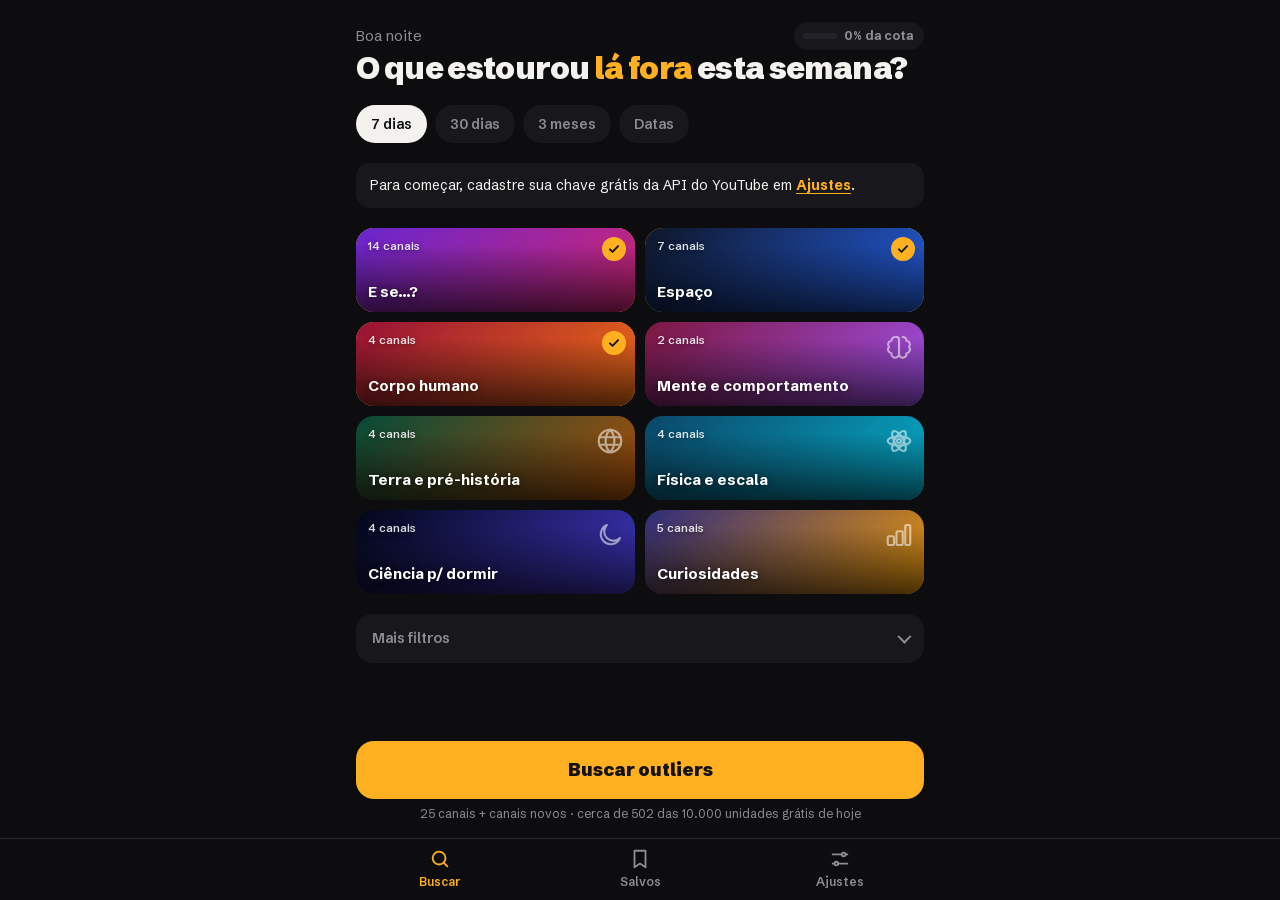
==== commit 61945523: "Versão 2.0: porcentagem da cota em tempo real Selo com a porcentagem da cota usada hoje no topo da b" ====
--- a/assets/index.html
+++ b/assets/index.html
@@ -38,6 +38,13 @@
 
 /* ---------- busca ---------- */
 .hello{font-size:15px;color:var(--muted)}
+.topline{display:flex;justify-content:space-between;align-items:center;gap:10px}
+.qchip{display:flex;align-items:center;gap:7px;background:var(--card);border-radius:99px;padding:5px 11px 5px 9px;font-size:12.5px;font-weight:700;color:var(--muted);font-variant-numeric:tabular-nums}
+.qchip i{display:block;width:34px;height:6px;border-radius:6px;background:var(--raised);overflow:hidden;position:relative}
+.qchip i b{position:absolute;inset:0 auto 0 0;background:var(--ok);border-radius:6px}
+.qchip.mid i b{background:var(--amber)} .qchip.high i b{background:var(--bad)}
+.qchip.high{color:var(--bad)}
+.liveq{font-size:12.5px;font-weight:700;color:var(--muted);font-variant-numeric:tabular-nums}
 .headline{margin:2px 0 0;font-size:31px;font-weight:900;line-height:1.06;letter-spacing:-.02em;text-wrap:balance}
 .headline em{font-style:normal;color:var(--amber-text)}
 .tiles{display:grid;grid-template-columns:repeat(2,minmax(0,1fr));gap:10px}
@@ -239,7 +246,7 @@
   <section class="view" id="v-buscar">
     <div id="form" class="view">
       <div>
-        <div class="hello" id="hello">Olá</div>
+        <div class="topline"><span class="hello" id="hello">Olá</span><button class="qchip" id="quotaChip" type="button" aria-label="Cota grátis usada hoje"></button></div>
         <h1 class="headline" id="headline">O que estourou <em>lá fora</em> esta semana?</h1>
       </div>
       <div class="chips" id="period" role="group" aria-label="Período">
@@ -398,7 +405,15 @@
   // ---------- cota ----------
   const pacificDay = () => { try { return new Date().toLocaleDateString("en-CA", { timeZone: "America/Los_Angeles" }); } catch { return new Date().toISOString().slice(0,10); } };
   function addUnits(n){ const k = "units." + pacificDay(); store.set(k, store.get(k, 0) + n); paintQuota(); }
-  function paintQuota(){ const u = store.get("units." + pacificDay(), 0); $("quota").textContent = u.toLocaleString("pt-BR") + " de 10.000"; $("meter").style.width = Math.min(100, u/100) + "%"; }
+  function paintQuota(){
+    const u = store.get("units." + pacificDay(), 0), pct = Math.min(100, u / 100);
+    const pctTxt = (pct < 10 && pct > 0 ? pct.toFixed(1).replace(".", ",") : Math.round(pct)) + "%";
+    $("quota").textContent = `${pctTxt} · ${u.toLocaleString("pt-BR")} de 10.000`;
+    $("meter").style.width = pct + "%";
+    const chip = $("quotaChip");
+    if (chip){ chip.innerHTML = `<i><b style="width:${pct}%"></b></i>${pctTxt} da cota`; chip.className = "qchip" + (pct >= 85 ? " high" : pct >= 60 ? " mid" : ""); }
+    document.querySelectorAll(".liveq").forEach(n => n.textContent = `Cota usada hoje: ${pctTxt} (${u.toLocaleString("pt-BR")} de 10.000)`);
+  }
 
   // ---------- API ----------
   class ApiError extends Error { constructor(reason, msg){ super(msg); this.reason = reason; } }
@@ -488,7 +503,7 @@
   function scanner(text){
     const w = el("div",{class:"scan"});
     w.innerHTML = '<svg width="90" height="90" viewBox="0 0 90 90" aria-hidden="true"><g fill="none" stroke="currentColor" stroke-width="3" opacity=".25"><circle cx="45" cy="45" r="40"/><circle cx="45" cy="45" r="22"/></g><path class="sweep" d="M45 45 L45 5 A40 40 0 0 1 80 25 Z" fill="#FFB020" opacity=".85"/><circle cx="45" cy="45" r="3.5" fill="currentColor"/></svg>';
-    const p = el("span",{}, text); w.append(p); return { node: w, set: (t) => p.textContent = t };
+    const p = el("span",{}, text); const q = el("span",{class:"liveq"}); w.append(p, q); setTimeout(paintQuota); return { node: w, set: (t) => p.textContent = t };
   }
   function showForm(){ $("form").hidden = false; $("results").hidden = true; $("cta").hidden = false; window.scrollTo(0,0); }
   function showResults(){ $("form").hidden = true; $("results").hidden = false; $("cta").hidden = true; window.scrollTo(0,0); }
@@ -922,6 +937,8 @@
   $("go").addEventListener("click", run);
   $("saveKey").addEventListener("click", saveKey);
   $("addChan").addEventListener("click", addChannel);
+  $("quotaChip").addEventListener("click", () => switchView("ajustes"));
+  setInterval(paintQuota, 60000);
   renderChannels();
   $("toSettings").addEventListener("click", () => switchView("ajustes"));
   $("scrim").addEventListener("click", closeSheet);
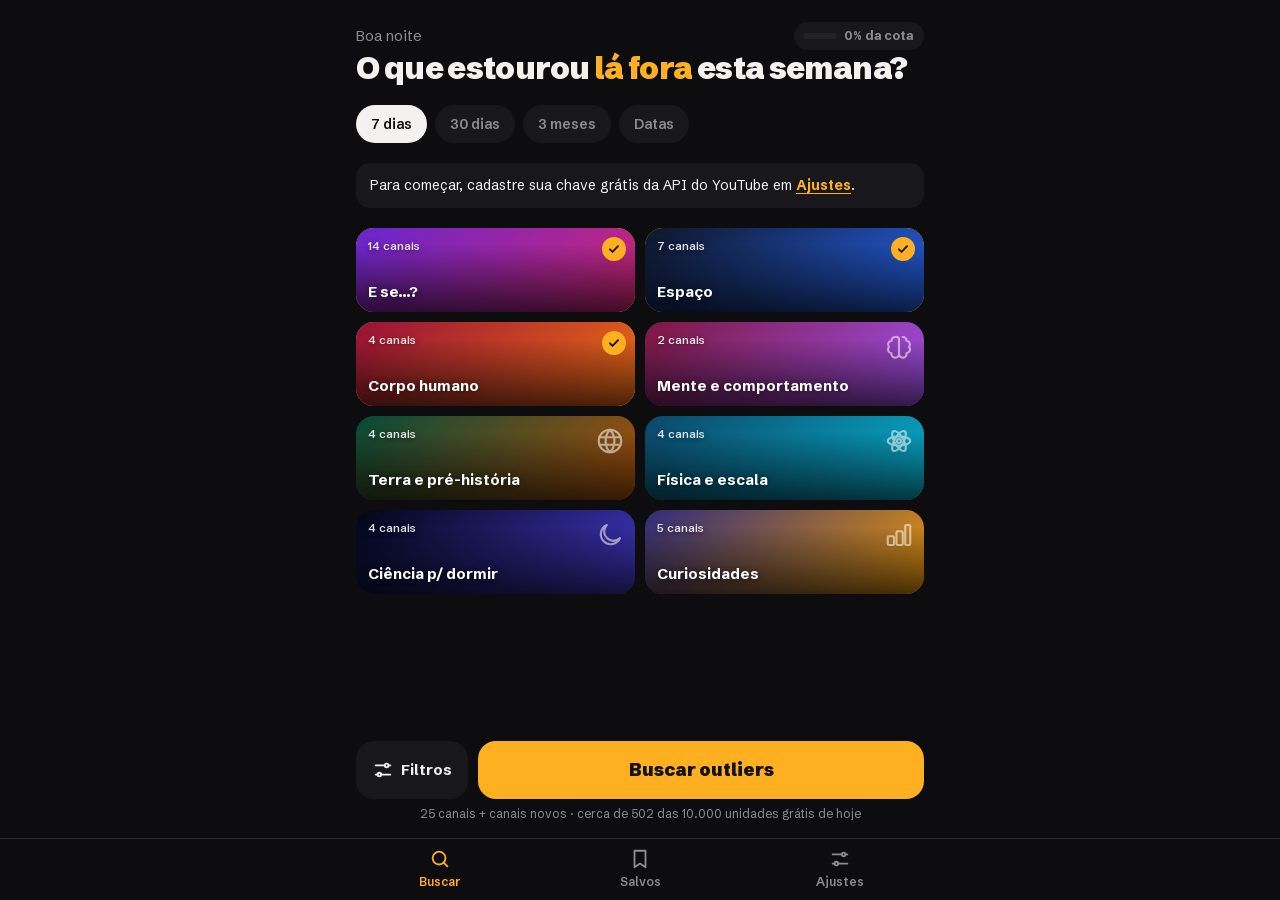
==== commit 6b56e629: "Versão 2.1: botão Filtros ao lado da busca 'Mais filtros' ficava escondido atrás do botão fixo de bu" ====
--- a/assets/index.html
+++ b/assets/index.html
@@ -33,7 +33,7 @@
 :focus-visible{outline:2px solid var(--amber);outline-offset:2px}
 svg.i{width:22px;height:22px;fill:none;stroke:currentColor;stroke-width:2;stroke-linecap:round;stroke-linejoin:round;flex:none}
 
-main{max-width:600px;margin:0 auto;padding:22px 16px 150px}
+main{max-width:600px;margin:0 auto;padding:22px 16px 210px}
 .view{display:flex;flex-direction:column;gap:20px}
 
 /* ---------- busca ---------- */
@@ -81,7 +81,14 @@
 
 .cta{position:fixed;left:0;right:0;bottom:66px;z-index:8;padding:12px 16px 12px;background:linear-gradient(180deg,transparent,var(--bg) 35%)}
 .cta-in{max-width:568px;margin:0 auto;display:flex;flex-direction:column;gap:6px}
-.go{background:var(--amber);color:var(--on-amber);border-radius:18px;padding:16px;font-weight:900;font-size:18px;width:100%}
+.ctarow{display:flex;gap:10px;align-items:stretch}
+.fbtn{position:relative;flex:none;display:flex;align-items:center;gap:7px;background:var(--card);border-radius:18px;padding:0 16px;font-weight:700;font-size:15px}
+.fdot{position:absolute;top:10px;right:10px;width:9px;height:9px;border-radius:50%;background:var(--amber)}
+.fpanel{padding:16px 0 calc(22px + env(safe-area-inset-bottom, 0px))}
+.fhead{display:flex;justify-content:space-between;align-items:center;padding:0 16px 12px}
+.fhead h3{margin:0;font-size:20px;font-weight:900}
+.fpanel .more-in{padding:0 16px}
+.go{background:var(--amber);color:var(--on-amber);border-radius:18px;padding:16px;font-weight:900;font-size:18px;flex:1;min-width:0}
 .go:disabled{opacity:.45}
 .cost{font-size:12px;color:var(--muted);text-align:center}
 .note{font-size:14px;padding:12px 14px;border-radius:14px;background:var(--card)}
@@ -262,17 +269,8 @@
       <div class="note" id="needKey" hidden>Para começar, cadastre sua chave grátis da API do YouTube em <button class="lnk" type="button" id="toSettings">Ajustes</button>.</div>
       <button class="note" type="button" id="lastBtn" hidden style="text-align:left;width:100%"></button>
       <div class="tiles" id="tiles"></div>
-      <details class="more" id="more">
-        <summary>Mais filtros</summary>
-        <div class="more-in">
-          <div class="field"><label for="format">Formato</label><select id="format"><option value="long">Vídeo longo</option><option value="short">Shorts</option></select></div>
-          <div class="field"><label for="minb">Breakout mínimo</label><select id="minb"><option value="0">Qualquer</option><option value="2">2×</option><option value="5">5×</option><option value="10">10×</option></select></div>
-          <div class="field"><label for="minv">Views mínimas</label><select id="minv"><option value="1000">1 mil</option><option value="5000">5 mil</option><option value="20000">20 mil</option><option value="100000">100 mil</option></select></div>
-          <div class="field full"><label for="discover">Canais novos do tema</label><select id="discover"><option value="on">Procurar também canais novos</option><option value="off">Só os canais que acompanho</option></select></div>
-        </div>
-      </details>
       <div class="note" id="status" hidden></div>
-      <div class="cta" id="cta"><div class="cta-in"><button class="go" id="go" type="button">Buscar outliers</button><div class="cost" id="cost"></div></div></div>
+      <div class="cta" id="cta"><div class="cta-in"><div class="ctarow"><button class="fbtn" id="filtersBtn" type="button" aria-label="Filtros"><svg class="i" viewBox="0 0 24 24"><path d="M4 7h10M18 7h2M4 17h2M10 17h10"/><circle cx="16" cy="7" r="2"/><circle cx="8" cy="17" r="2"/></svg>Filtros<span class="fdot" id="fdot" hidden></span></button><button class="go" id="go" type="button">Buscar outliers</button></div><div class="cost" id="cost"></div></div></div>
     </div>
     <div id="results" class="view" hidden></div>
   </section>
@@ -335,6 +333,15 @@
   <button role="tab" data-view="ajustes" aria-selected="false"><svg class="i" viewBox="0 0 24 24"><path d="M4 7h10M18 7h2M4 17h2M10 17h10"/><circle cx="16" cy="7" r="2"/><circle cx="8" cy="17" r="2"/></svg>Ajustes</button>
 </div></nav>
 
+<div class="sheet" id="fsheet" hidden><div class="scrim" id="fscrim"></div><div class="panel fpanel">
+  <div class="fhead"><h3>Filtros</h3><button class="btn" id="fdone" type="button">Pronto</button></div>
+  <div class="more-in">
+          <div class="field"><label for="format">Formato</label><select id="format"><option value="long">Vídeo longo</option><option value="short">Shorts</option></select></div>
+          <div class="field"><label for="minb">Breakout mínimo</label><select id="minb"><option value="0">Qualquer</option><option value="2">2×</option><option value="5">5×</option><option value="10">10×</option></select></div>
+          <div class="field"><label for="minv">Views mínimas</label><select id="minv"><option value="1000">1 mil</option><option value="5000">5 mil</option><option value="20000">20 mil</option><option value="100000">100 mil</option></select></div>
+          <div class="field full"><label for="discover">Canais novos do tema</label><select id="discover"><option value="on">Procurar também canais novos</option><option value="off">Só os canais que acompanho</option></select></div>
+        </div>
+</div></div>
 <div class="sheet" id="sheet" hidden><div class="scrim" id="scrim"></div><div class="panel" id="panel"></div></div>
 
 <script>
@@ -918,6 +925,7 @@
     window.scrollTo(0, 0);
   }
   window.__back = () => {
+    if (!$("fsheet").hidden){ $("fsheet").hidden = true; paintFilterDot(); updateCost(); return true; }
     if (!$("sheet").hidden){ closeSheet(); return true; }
     const cur = document.querySelector('.nav button[aria-selected="true"]')?.dataset.view;
     if (cur && cur !== "buscar"){ switchView("buscar"); return true; }
@@ -937,6 +945,13 @@
   $("go").addEventListener("click", run);
   $("saveKey").addEventListener("click", saveKey);
   $("addChan").addEventListener("click", addChannel);
+  const openFilters = () => { $("fsheet").hidden = false; };
+  const closeFilters = () => { $("fsheet").hidden = true; paintFilterDot(); updateCost(); };
+  function paintFilterDot(){ $("fdot").hidden = Object.keys(defaults).every(id => $(id).value === defaults[id]); }
+  $("filtersBtn").addEventListener("click", openFilters);
+  $("fdone").addEventListener("click", closeFilters);
+  $("fscrim").addEventListener("click", closeFilters);
+  paintFilterDot();
   $("quotaChip").addEventListener("click", () => switchView("ajustes"));
   setInterval(paintQuota, 60000);
   renderChannels();
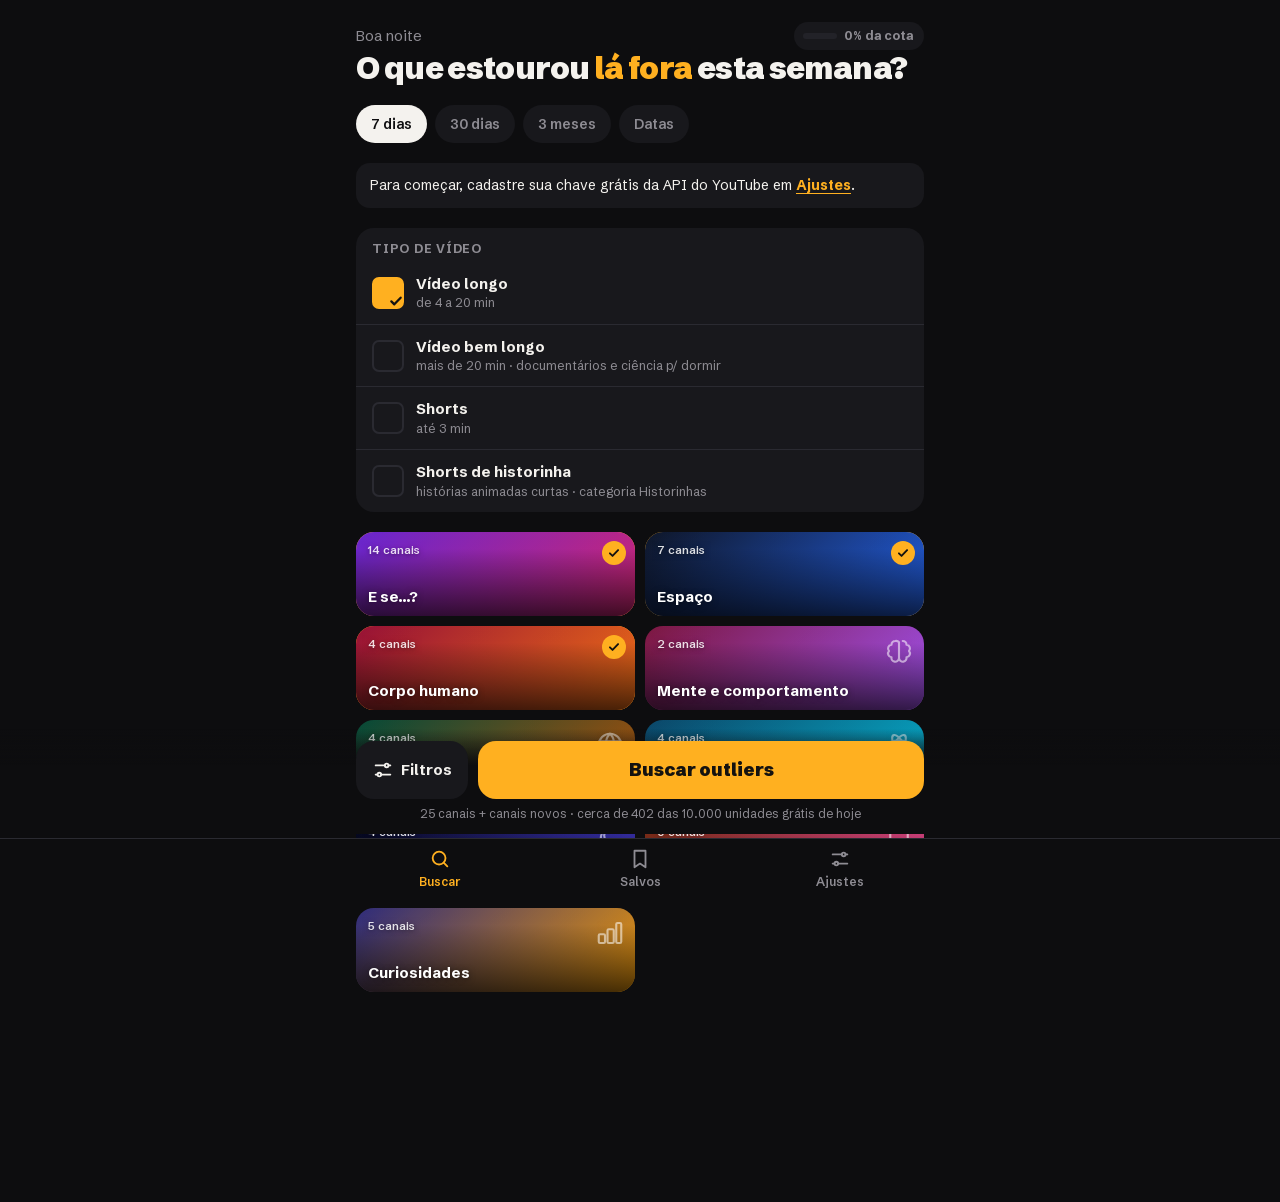
==== commit 4e98ce63: "Versão 2.2: lista de tipos de vídeo para marcar Na tela de busca dá para marcar vários tipos ao mesm" ====
--- a/assets/index.html
+++ b/assets/index.html
@@ -81,6 +81,16 @@
 
 .cta{position:fixed;left:0;right:0;bottom:66px;z-index:8;padding:12px 16px 12px;background:linear-gradient(180deg,transparent,var(--bg) 35%)}
 .cta-in{max-width:568px;margin:0 auto;display:flex;flex-direction:column;gap:6px}
+.checks{display:flex;flex-direction:column;background:var(--card);border-radius:18px;overflow:hidden}
+.checks h3{margin:0;padding:12px 16px 4px;font-size:12.5px;font-weight:700;color:var(--muted);text-transform:uppercase;letter-spacing:.06em}
+.check{display:flex;align-items:center;gap:12px;padding:11px 16px;text-align:left;width:100%;border-top:1px solid var(--line)}
+.check:first-of-type{border-top:0}
+.check .box{width:22px;height:22px;border-radius:7px;border:2px solid var(--line);display:grid;place-items:center;flex:none;color:var(--on-amber)}
+.check .box svg.i{width:16px;height:16px;stroke-width:3.4;opacity:0}
+.check[aria-checked="true"] .box{background:var(--amber);border-color:var(--amber)}
+.check[aria-checked="true"] .box svg.i{opacity:1}
+.check b{display:block;font-weight:700;font-size:15px}
+.check small{display:block;font-size:12.5px;color:var(--muted)}
 .ctarow{display:flex;gap:10px;align-items:stretch}
 .fbtn{position:relative;flex:none;display:flex;align-items:center;gap:7px;background:var(--card);border-radius:18px;padding:0 16px;font-weight:700;font-size:15px}
 .fdot{position:absolute;top:10px;right:10px;width:9px;height:9px;border-radius:50%;background:var(--amber)}
@@ -268,6 +278,7 @@
       </div>
       <div class="note" id="needKey" hidden>Para começar, cadastre sua chave grátis da API do YouTube em <button class="lnk" type="button" id="toSettings">Ajustes</button>.</div>
       <button class="note" type="button" id="lastBtn" hidden style="text-align:left;width:100%"></button>
+      <div class="checks" id="types" role="group" aria-label="Tipo de vídeo"></div>
       <div class="tiles" id="tiles"></div>
       <div class="note" id="status" hidden></div>
       <div class="cta" id="cta"><div class="cta-in"><div class="ctarow"><button class="fbtn" id="filtersBtn" type="button" aria-label="Filtros"><svg class="i" viewBox="0 0 24 24"><path d="M4 7h10M18 7h2M4 17h2M10 17h10"/><circle cx="16" cy="7" r="2"/><circle cx="8" cy="17" r="2"/></svg>Filtros<span class="fdot" id="fdot" hidden></span></button><button class="go" id="go" type="button">Buscar outliers</button></div><div class="cost" id="cost"></div></div></div>
@@ -336,7 +347,6 @@
 <div class="sheet" id="fsheet" hidden><div class="scrim" id="fscrim"></div><div class="panel fpanel">
   <div class="fhead"><h3>Filtros</h3><button class="btn" id="fdone" type="button">Pronto</button></div>
   <div class="more-in">
-          <div class="field"><label for="format">Formato</label><select id="format"><option value="long">Vídeo longo</option><option value="short">Shorts</option></select></div>
           <div class="field"><label for="minb">Breakout mínimo</label><select id="minb"><option value="0">Qualquer</option><option value="2">2×</option><option value="5">5×</option><option value="10">10×</option></select></div>
           <div class="field"><label for="minv">Views mínimas</label><select id="minv"><option value="1000">1 mil</option><option value="5000">5 mil</option><option value="20000">20 mil</option><option value="100000">100 mil</option></select></div>
           <div class="field full"><label for="discover">Canais novos do tema</label><select id="discover"><option value="on">Procurar também canais novos</option><option value="off">Só os canais que acompanho</option></select></div>
@@ -359,11 +369,20 @@
     { id:"earth", name:"Terra e pré-história", c:["#064E3B","#B45309"], icon:'<circle cx="12" cy="12" r="9"/><path d="M3.5 9h17M3.5 15h17M12 3c2.5 2.5 3.5 5.5 3.5 9s-1 6.5-3.5 9c-2.5-2.5-3.5-5.5-3.5-9S9.5 5.5 12 3z"/>' },
     { id:"physics", name:"Física e escala", c:["#0C4A6E","#06B6D4"], icon:'<circle cx="12" cy="12" r="1.6"/><ellipse cx="12" cy="12" rx="9" ry="3.6"/><ellipse cx="12" cy="12" rx="9" ry="3.6" transform="rotate(60 12 12)"/><ellipse cx="12" cy="12" rx="9" ry="3.6" transform="rotate(120 12 12)"/>' },
     { id:"sleep", name:"Ciência p/ dormir", c:["#020617","#4338CA"], icon:'<path d="M20 14.5A8 8 0 1 1 9.5 4a6.5 6.5 0 0 0 10.5 10.5z"/>' },
+    { id:"story", name:"Historinhas", c:["#7C2D12","#EC4899"], icon:'<path d="M5 4h11a3 3 0 0 1 3 3v13H8a3 3 0 0 1-3-3z"/><path d="M5 17a3 3 0 0 1 3-3h11"/>' },
     { id:"general", name:"Curiosidades", c:["#312E81","#F59E0B"], icon:'<rect x="3" y="13" width="5" height="7" rx="1"/><rect x="10" y="9" width="5" height="11" rx="1"/><rect x="17" y="4" width="4" height="16" rx="1"/>' }
   ];
   // Termos usados só para DESCOBRIR canais novos do tema (os vídeos são avaliados pela média do próprio canal).
   const DISCOVER = { whatif:"what if", space:"space universe explained", body:"human body explained", mind:"psychology explained",
-    earth:"prehistoric earth history", physics:"physics explained", sleep:"science for sleep", general:"explained animation" };
+    earth:"prehistoric earth history", physics:"physics explained", sleep:"science for sleep", general:"explained animation", story:"animated story" };
+  // Tipos de vídeo (lista de marcar na tela de busca)
+  const TYPES = [
+    { id:"long", name:"Vídeo longo", hint:"de 4 a 20 min", dur:"medium" },
+    { id:"xlong", name:"Vídeo bem longo", hint:"mais de 20 min · documentários e ciência p/ dormir", dur:"long" },
+    { id:"short", name:"Shorts", hint:"até 3 min", dur:"short" },
+    { id:"story", name:"Shorts de historinha", hint:"histórias animadas curtas · categoria Historinhas", dur:"short" }
+  ];
+  const bucketOf = (sec) => sec == null ? "long" : sec <= 180 ? "short" : sec <= 1200 ? "long" : "xlong";
   // Canais iniciais: os que apareceram como outliers no vidIQ + alguns grandes do nicho.
   const DEFAULT_CHANNELS = [
     ["UCrGDUlj_hjaNz97jdXCOReA","All Answers",["whatif"]], ["UCgYSQsRS3Mz6q0FDDuuILiw","Blotwise",["whatif"]], ["UCkhJeR5N7UpVwklhiBAISMQ","Brain Cipher",["whatif"]],
@@ -496,13 +515,24 @@
     $("headline").innerHTML = 'O que estourou <em>lá fora</em> ' + PERIOD_TXT[p] + '?';
   }
   function greet(){ const h = new Date().getHours(); $("hello").textContent = h < 5 ? "Boa noite" : h < 12 ? "Bom dia" : h < 18 ? "Boa tarde" : "Boa noite"; }
-  const selectedChannels = () => channels.filter(c => c.cats.some(k => picked.has(k)));
+  let types = new Set(store.get("types", ["long"]));
+  const activeCats = () => { const a = new Set(picked); if (types.has("story")) a.add("story"); return a; };
+  const selectedChannels = () => { const a = activeCats(); return channels.filter(c => c.cats.some(k => a.has(k))); };
+  function paintTypes(){
+    const box = $("types"); box.innerHTML = "";
+    box.append(el("h3",{},"Tipo de vídeo"));
+    for (const t of TYPES) box.append(el("button",{class:"check",type:"button",role:"checkbox","aria-checked":String(types.has(t.id)),onclick:()=>{
+      types.has(t.id) ? types.delete(t.id) : types.add(t.id); store.set("types",[...types]); paintTypes(); updateCost(); }},
+      el("span",{class:"box"}, icon("check")), el("span",{}, el("b",{}, t.name), el("small",{}, t.hint))));
+  }
   function updateCost(){
-    const n = selectedChannels().length, disc = $("discover").value === "on" ? [...picked].filter(k => DISCOVER[k]).length : 0;
-    const units = n*2 + 2 + disc*150;
-    $("cost").textContent = !picked.size ? "Escolha pelo menos uma categoria" :
+    const durs = new Set([...types].filter(t => t !== "story").map(t => TYPES.find(x => x.id === t).dur));
+    const n = selectedChannels().length, on = $("discover").value === "on";
+    const disc = on ? [...picked].filter(k => DISCOVER[k] && k !== "story").length * durs.size + (types.has("story") ? 1 : 0) : 0;
+    const units = n*2 + 2 + disc*100 + (disc ? 50 : 0);
+    $("cost").textContent = !types.size ? "Marque pelo menos um tipo de vídeo" : !activeCats().size ? "Escolha pelo menos uma categoria" :
       `${n} ${n===1?"canal":"canais"}${disc ? " + canais novos" : ""} · cerca de ${units.toLocaleString("pt-BR")} das 10.000 unidades grátis de hoje`;
-    $("go").disabled = busy || (!n && !disc);
+    $("go").disabled = busy || !types.size || (!n && !disc);
   }
 
   // ---------- busca ----------
@@ -534,7 +564,8 @@
     busy = true; updateCost(); showStatus("");
     showResults();
     const res = $("results"); res.innerHTML = ""; const sc = scanner(`Lendo ${list.length} canais…`); res.append(sc.node);
-    const fmt = $("format").value, minV = +$("minv").value, minB = +$("minb").value;
+    const minV = +$("minv").value, minB = +$("minb").value;
+    if (!types.size){ busy = false; showForm(); showStatus("Marque pelo menos um tipo de vídeo.", true); return; }
     const fromT = new Date(from + "T00:00:00").getTime(), toT = new Date(to + "T23:59:59").getTime();
     try {
       for (const c of list){ if (!/^UC[\w-]{22}$/.test(c.ref)){ const id = await resolveHandle(c.ref).catch(e => { if (/quota/i.test(e.reason)) throw e; return null; }); if (id){ c.ref = id; saveChannels(); } } }
@@ -544,11 +575,15 @@
       const newCh = new Map();
       if (discover){
         const after = new Date(fromT).toISOString(), before = new Date(toT).toISOString();
-        for (const k of [...picked].filter(k => DISCOVER[k])){
+        const durs = [...new Set([...types].filter(t => t !== "story").map(t => TYPES.find(x => x.id === t).dur))];
+        const jobs = [];
+        for (const k of [...picked].filter(k => DISCOVER[k] && k !== "story")) for (const d of durs) jobs.push([k, d]);
+        if (types.has("story")) jobs.push(["story", "short"]);
+        for (const [k, dur] of jobs){
           sc.set(`Procurando canais novos: ${TOPICS.find(t => t.id === k)?.name}…`);
           try {
             const r = await yt("search", { part:"snippet", type:"video", q: DISCOVER[k], maxResults:"50", order:"viewCount", publishedAfter: after, publishedBefore: before,
-              relevanceLanguage:"en", videoDuration: fmt === "short" ? "short" : (k === "sleep" ? "long" : "medium") });
+              relevanceLanguage:"en", videoDuration: dur });
             let added = 0;
             for (const it of r.items || []){
               const cid = it.snippet?.channelId; if (!cid || catsOf.has(cid)) continue;
@@ -596,11 +631,14 @@
         for (const v of ch.recent || []){
           if (!(v.at >= fromT && v.at <= toT)) continue;
           diag.recent++;
-          if (v.live || !fitsFormat(v.sec, fmt)){ diag.format++; continue; }
+          const bk = bucketOf(v.sec);
+          const okType = types.has(bk) || (bk === "short" && types.has("story") && (catsOf.get(cid) || []).includes("story"));
+          if (v.live || !okType){ diag.format++; continue; }
           if (v.views < minV){ diag.views++; continue; }
           const ageDays = (now - v.at) / DAY;
           // estima quanto cada outro vídeo do canal tinha na idade deste
-          const others = ch.recent.filter(o => o.id !== v.id && !o.live && fitsFormat(o.sec, fmt) && now - o.at > 2*DAY);
+          // compara só com vídeos do mesmo tipo no canal (Short com Shorts, longo com longos)
+          const others = ch.recent.filter(o => o.id !== v.id && !o.live && bucketOf(o.sec) === bk && now - o.at > 2*DAY);
           const atAge = others.map(o => o.views * Math.min(1, curve(ageDays) / curve((now - o.at) / DAY)));
           const med = median(atAge);
           const life = ch.total > 0 && ch.totalViews > 0 ? (ch.totalViews / ch.total) * curve(ageDays) : null;
@@ -639,7 +677,7 @@
       const lines = [];
       if (diag){
         lines.push(`Li ${diag.channels} ${diag.channels === 1 ? "canal" : "canais"}${diag.fresh ? `, ${diag.fresh} ${diag.fresh === 1 ? "novo" : "novos"}` : ""}${diag.missing ? ` (${diag.missing} não ${diag.missing>1?"foram encontrados":"foi encontrado"}, confira em Ajustes)` : ""}. ${diag.recent} ${diag.recent === 1 ? "vídeo foi publicado" : "vídeos foram publicados"} no período.`);
-        if (diag.format) lines.push(`${diag.format} ${diag.format>1?"cortados":"cortado"} pelo formato (${$("format").value === "short" ? "não eram Shorts" : "eram Shorts, vídeos de até 3 min ou lives"}).`);
+        if (diag.format) lines.push(`${diag.format} ${diag.format>1?"eram":"era"} de um tipo que você não marcou (ou live).`);
         if (diag.views) lines.push(`${diag.views} ${diag.views>1?"tinham":"tinha"} menos de ${short(diag.minV)} views.`);
         if (diag.breakout) lines.push(`${diag.breakout} ${diag.breakout>1?"ficaram":"ficou"} abaixo de ${diag.minB}× a média do canal.`);
       }
@@ -937,9 +975,9 @@
   applyTheme();
   try { matchMedia("(prefers-color-scheme: dark)").addEventListener("change", applyTheme); } catch {}
   document.querySelectorAll("#themeSeg button").forEach(b => b.addEventListener("click", () => { store.set("theme", b.dataset.theme); applyTheme(); }));
-  const defaults = { format:"long", minb:"2", minv:"5000", discover:"on" };
+  const defaults = { minb:"2", minv:"5000", discover:"on" };
   for (const id of Object.keys(defaults)){ $(id).value = store.get("opt."+id, defaults[id]); $(id).addEventListener("change", () => { store.set("opt."+id, $(id).value); updateCost(); }); }
-  greet(); paintTiles(); setPeriod(period);
+  greet(); paintTypes(); paintTiles(); setPeriod(period);
   document.querySelectorAll("#period .chip").forEach(b => b.addEventListener("click", () => setPeriod(b.dataset.days)));
   $("apikey").value = store.get("apikey", "");
   $("go").addEventListener("click", run);
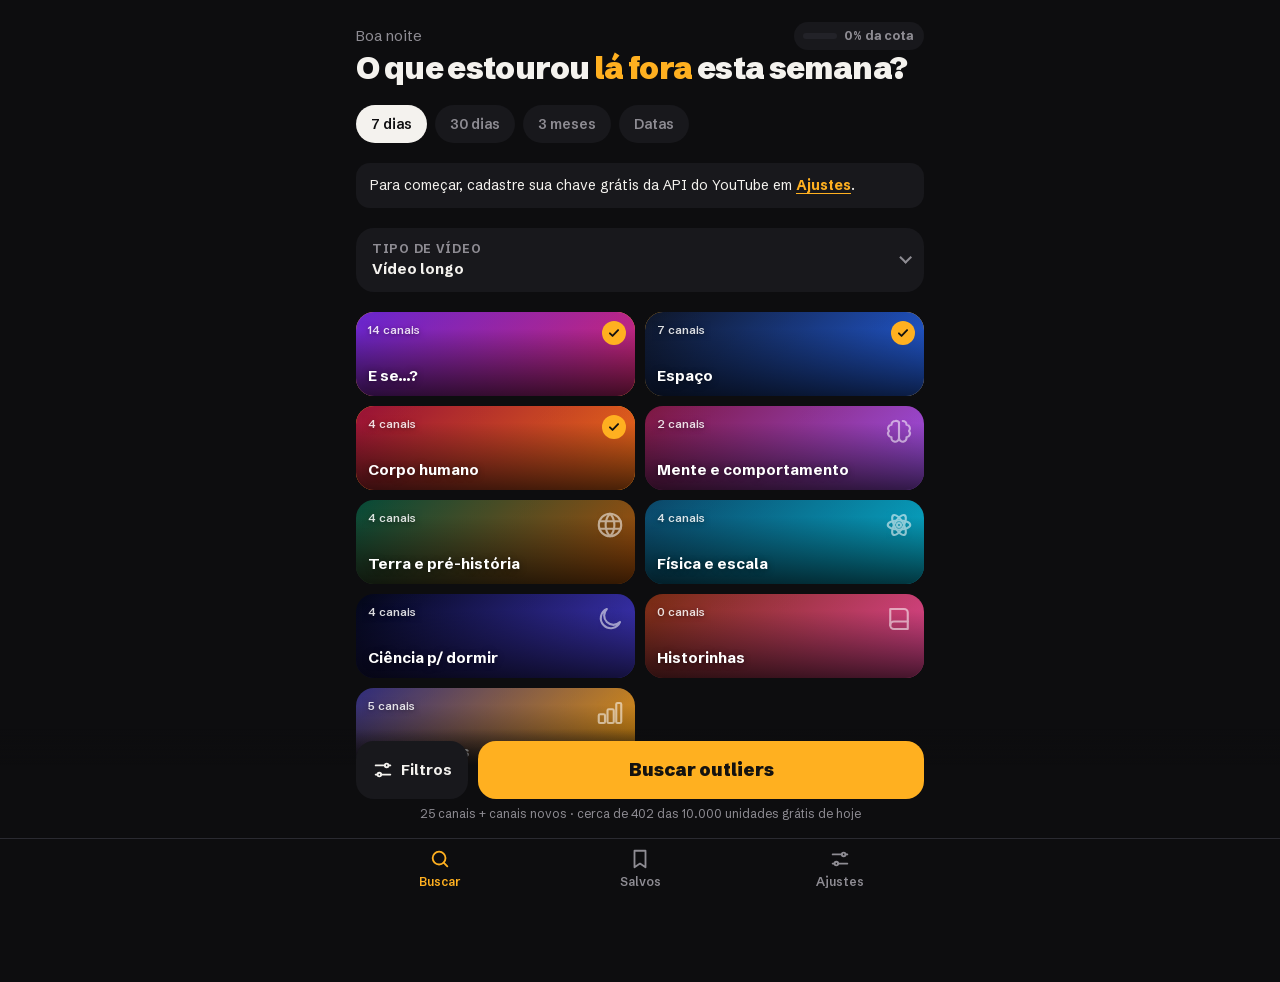
==== commit 28052d02: "Versão 2.3: caixa 'Tipo de vídeo' retrátil A lista de tipos fica fechada, mostrando só o resumo do q" ====
--- a/assets/index.html
+++ b/assets/index.html
@@ -82,13 +82,16 @@
 .cta{position:fixed;left:0;right:0;bottom:66px;z-index:8;padding:12px 16px 12px;background:linear-gradient(180deg,transparent,var(--bg) 35%)}
 .cta-in{max-width:568px;margin:0 auto;display:flex;flex-direction:column;gap:6px}
 .checks{display:flex;flex-direction:column;background:var(--card);border-radius:18px;overflow:hidden}
-.checks h3{margin:0;padding:12px 16px 4px;font-size:12.5px;font-weight:700;color:var(--muted);text-transform:uppercase;letter-spacing:.06em}
+.checks-h{display:flex;justify-content:space-between;align-items:center;gap:12px;padding:12px 16px;text-align:left;width:100%}
+.checks-h small{display:block;font-size:12px;font-weight:700;color:var(--muted);text-transform:uppercase;letter-spacing:.06em}
+.checks-h b{display:block;font-size:15px;font-weight:700;margin-top:1px}
+.checks-h .chev{width:9px;height:9px;border-right:2px solid var(--muted);border-bottom:2px solid var(--muted);transform:rotate(45deg) translateY(-3px);transition:transform .15s;flex:none}
+.checks-h[aria-expanded="true"] .chev{transform:rotate(-135deg) translateY(-2px)}
 .check{display:flex;align-items:center;gap:12px;padding:11px 16px;text-align:left;width:100%;border-top:1px solid var(--line)}
-.check:first-of-type{border-top:0}
-.check .box{width:22px;height:22px;border-radius:7px;border:2px solid var(--line);display:grid;place-items:center;flex:none;color:var(--on-amber)}
-.check .box svg.i{width:16px;height:16px;stroke-width:3.4;opacity:0}
-.check[aria-checked="true"] .box{background:var(--amber);border-color:var(--amber)}
-.check[aria-checked="true"] .box svg.i{opacity:1}
+.check .cbx{width:22px;height:22px;border-radius:7px;border:2px solid var(--line);display:grid;place-items:center;flex:none;color:var(--on-amber)}
+.check .cbx svg.i{width:16px;height:16px;stroke-width:3.4;opacity:0}
+.check[aria-checked="true"] .cbx{background:var(--amber);border-color:var(--amber)}
+.check[aria-checked="true"] .cbx svg.i{opacity:1}
 .check b{display:block;font-weight:700;font-size:15px}
 .check small{display:block;font-size:12.5px;color:var(--muted)}
 .ctarow{display:flex;gap:10px;align-items:stretch}
@@ -518,12 +521,17 @@
   let types = new Set(store.get("types", ["long"]));
   const activeCats = () => { const a = new Set(picked); if (types.has("story")) a.add("story"); return a; };
   const selectedChannels = () => { const a = activeCats(); return channels.filter(c => c.cats.some(k => a.has(k))); };
+  let typesOpen = false;
   function paintTypes(){
     const box = $("types"); box.innerHTML = "";
-    box.append(el("h3",{},"Tipo de vídeo"));
+    const chosen = TYPES.filter(t => types.has(t.id)).map(t => t.name);
+    const head = el("button",{class:"checks-h",type:"button","aria-expanded":String(typesOpen),onclick:()=>{ typesOpen = !typesOpen; paintTypes(); }},
+      el("span",{}, el("small",{},"Tipo de vídeo"), el("b",{}, chosen.length ? chosen.join(", ") : "Nenhum marcado")), el("span",{class:"chev"}));
+    box.append(head);
+    if (!typesOpen) return;
     for (const t of TYPES) box.append(el("button",{class:"check",type:"button",role:"checkbox","aria-checked":String(types.has(t.id)),onclick:()=>{
       types.has(t.id) ? types.delete(t.id) : types.add(t.id); store.set("types",[...types]); paintTypes(); updateCost(); }},
-      el("span",{class:"box"}, icon("check")), el("span",{}, el("b",{}, t.name), el("small",{}, t.hint))));
+      el("span",{class:"cbx"}, icon("check")), el("span",{}, el("b",{}, t.name), el("small",{}, t.hint))));
   }
   function updateCost(){
     const durs = new Set([...types].filter(t => t !== "story").map(t => TYPES.find(x => x.id === t).dur));
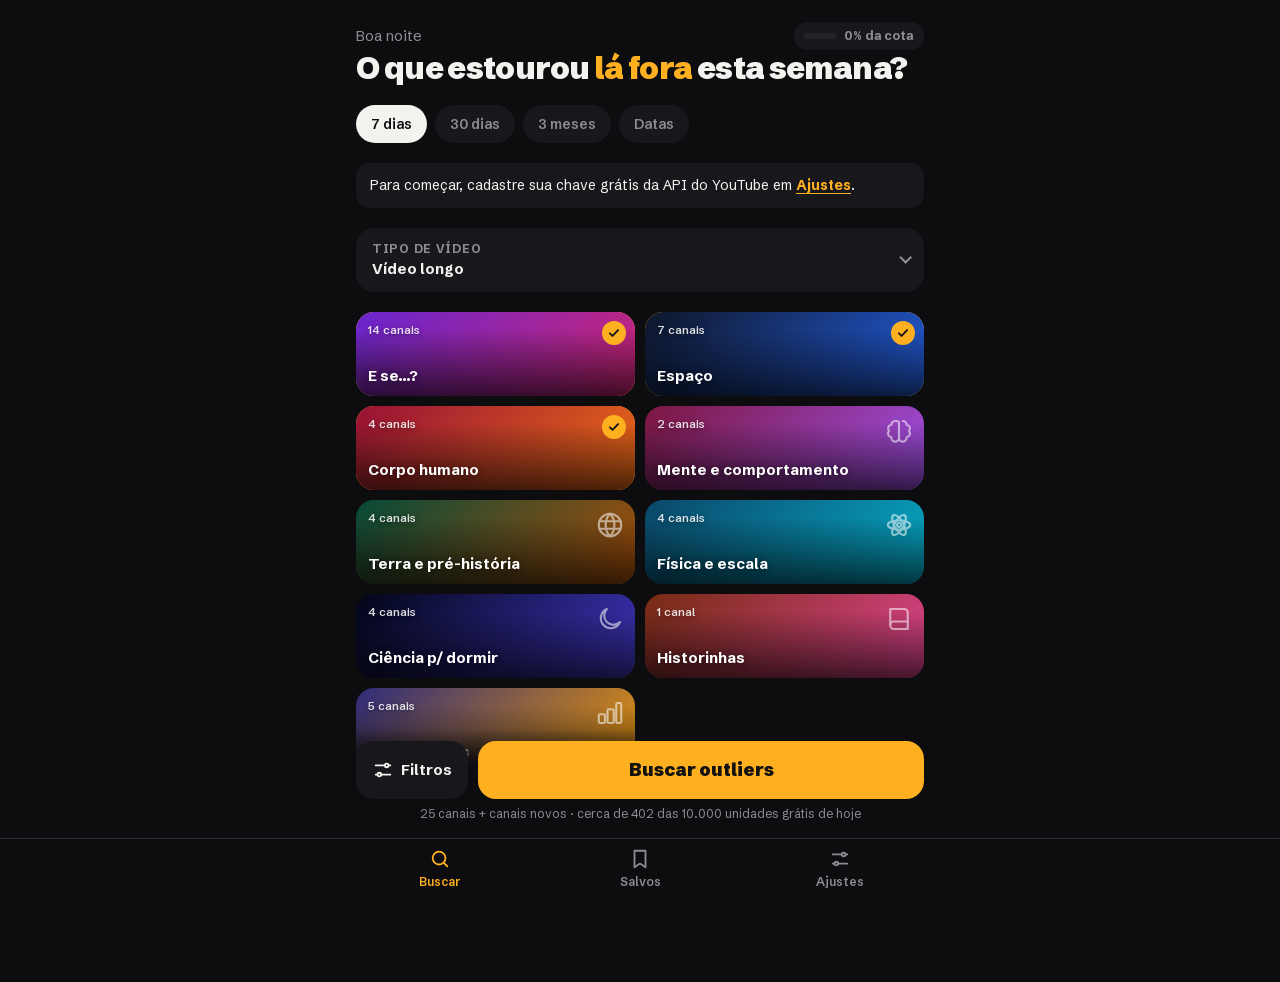
==== commit 99841731: "Versão 2.4: Shorts de historinha no estilo de histórias reais narradas A busca de historinha usava '" ====
--- a/assets/index.html
+++ b/assets/index.html
@@ -352,6 +352,7 @@
   <div class="more-in">
           <div class="field"><label for="minb">Breakout mínimo</label><select id="minb"><option value="0">Qualquer</option><option value="2">2×</option><option value="5">5×</option><option value="10">10×</option></select></div>
           <div class="field"><label for="minv">Views mínimas</label><select id="minv"><option value="1000">1 mil</option><option value="5000">5 mil</option><option value="20000">20 mil</option><option value="100000">100 mil</option></select></div>
+          <div class="field full"><label for="storyTerms">Termos de historinha (em inglês, um por linha)</label><textarea id="storyTerms" rows="3" spellcheck="false" style="background:var(--raised);border:1.5px solid transparent;border-radius:12px;padding:10px 12px;width:100%;font:inherit;font-size:14px;color:inherit;resize:vertical"></textarea></div>
           <div class="field full"><label for="discover">Canais novos do tema</label><select id="discover"><option value="on">Procurar também canais novos</option><option value="off">Só os canais que acompanho</option></select></div>
         </div>
 </div></div>
@@ -377,7 +378,10 @@
   ];
   // Termos usados só para DESCOBRIR canais novos do tema (os vídeos são avaliados pela média do próprio canal).
   const DISCOVER = { whatif:"what if", space:"space universe explained", body:"human body explained", mind:"psychology explained",
-    earth:"prehistoric earth history", physics:"physics explained", sleep:"science for sleep", general:"explained animation", story:"animated story" };
+    earth:"prehistoric earth history", physics:"physics explained", sleep:"science for sleep", general:"explained animation", story:"true story animated" };
+  // Termos padrão para Shorts de historinha (histórias reais narradas com animação 3D simples). Editáveis em Filtros.
+  const STORY_TERMS = "true story animated\nthis man survived\nincredible true story 3d animation";
+  const storyTerms = () => ($("storyTerms").value || STORY_TERMS).split("\n").map(t => t.trim()).filter(Boolean).slice(0, 5);
   // Tipos de vídeo (lista de marcar na tela de busca)
   const TYPES = [
     { id:"long", name:"Vídeo longo", hint:"de 4 a 20 min", dur:"medium" },
@@ -491,6 +495,10 @@
   // ---------- canais ----------
   let channels = store.get("channels.v1", null);
   if (!Array.isArray(channels)) channels = DEFAULT_CHANNELS.map(([ref, name, cats]) => ({ ref, name, cats }));
+  if (!store.get("seed.story1", false)){
+    if (!channels.some(c => /zackdfilms/i.test(c.ref) || /zack d/i.test(c.name || ""))) channels.push({ ref: "@zackdfilms", name: "Zack D. Films", cats: ["story"] });
+    store.set("seed.story1", true); store.set("channels.v1", channels);
+  }
   const saveChannels = () => store.set("channels.v1", channels);
   const chanName = (c) => store.get("chname." + c.ref, "") || c.name || c.ref;
 
@@ -536,7 +544,7 @@
   function updateCost(){
     const durs = new Set([...types].filter(t => t !== "story").map(t => TYPES.find(x => x.id === t).dur));
     const n = selectedChannels().length, on = $("discover").value === "on";
-    const disc = on ? [...picked].filter(k => DISCOVER[k] && k !== "story").length * durs.size + (types.has("story") ? 1 : 0) : 0;
+    const disc = on ? [...picked].filter(k => DISCOVER[k] && k !== "story").length * durs.size + (types.has("story") ? storyTerms().length : 0) : 0;
     const units = n*2 + 2 + disc*100 + (disc ? 50 : 0);
     $("cost").textContent = !types.size ? "Marque pelo menos um tipo de vídeo" : !activeCats().size ? "Escolha pelo menos uma categoria" :
       `${n} ${n===1?"canal":"canais"}${disc ? " + canais novos" : ""} · cerca de ${units.toLocaleString("pt-BR")} das 10.000 unidades grátis de hoje`;
@@ -586,11 +594,11 @@
         const durs = [...new Set([...types].filter(t => t !== "story").map(t => TYPES.find(x => x.id === t).dur))];
         const jobs = [];
         for (const k of [...picked].filter(k => DISCOVER[k] && k !== "story")) for (const d of durs) jobs.push([k, d]);
-        if (types.has("story")) jobs.push(["story", "short"]);
-        for (const [k, dur] of jobs){
+        if (types.has("story")) for (const q of storyTerms()) jobs.push(["story", "short", q]);
+        for (const [k, dur, term] of jobs){
           sc.set(`Procurando canais novos: ${TOPICS.find(t => t.id === k)?.name}…`);
           try {
-            const r = await yt("search", { part:"snippet", type:"video", q: DISCOVER[k], maxResults:"50", order:"viewCount", publishedAfter: after, publishedBefore: before,
+            const r = await yt("search", { part:"snippet", type:"video", q: term || DISCOVER[k], maxResults:"50", order:"viewCount", publishedAfter: after, publishedBefore: before,
               relevanceLanguage:"en", videoDuration: dur });
             let added = 0;
             for (const it of r.items || []){
@@ -984,6 +992,8 @@
   try { matchMedia("(prefers-color-scheme: dark)").addEventListener("change", applyTheme); } catch {}
   document.querySelectorAll("#themeSeg button").forEach(b => b.addEventListener("click", () => { store.set("theme", b.dataset.theme); applyTheme(); }));
   const defaults = { minb:"2", minv:"5000", discover:"on" };
+  $("storyTerms").value = store.get("storyTerms", STORY_TERMS);
+  $("storyTerms").addEventListener("input", () => { store.set("storyTerms", $("storyTerms").value); updateCost(); });
   for (const id of Object.keys(defaults)){ $(id).value = store.get("opt."+id, defaults[id]); $(id).addEventListener("change", () => { store.set("opt."+id, $(id).value); updateCost(); }); }
   greet(); paintTypes(); paintTiles(); setPeriod(period);
   document.querySelectorAll("#period .chip").forEach(b => b.addEventListener("click", () => setPeriod(b.dataset.days)));
